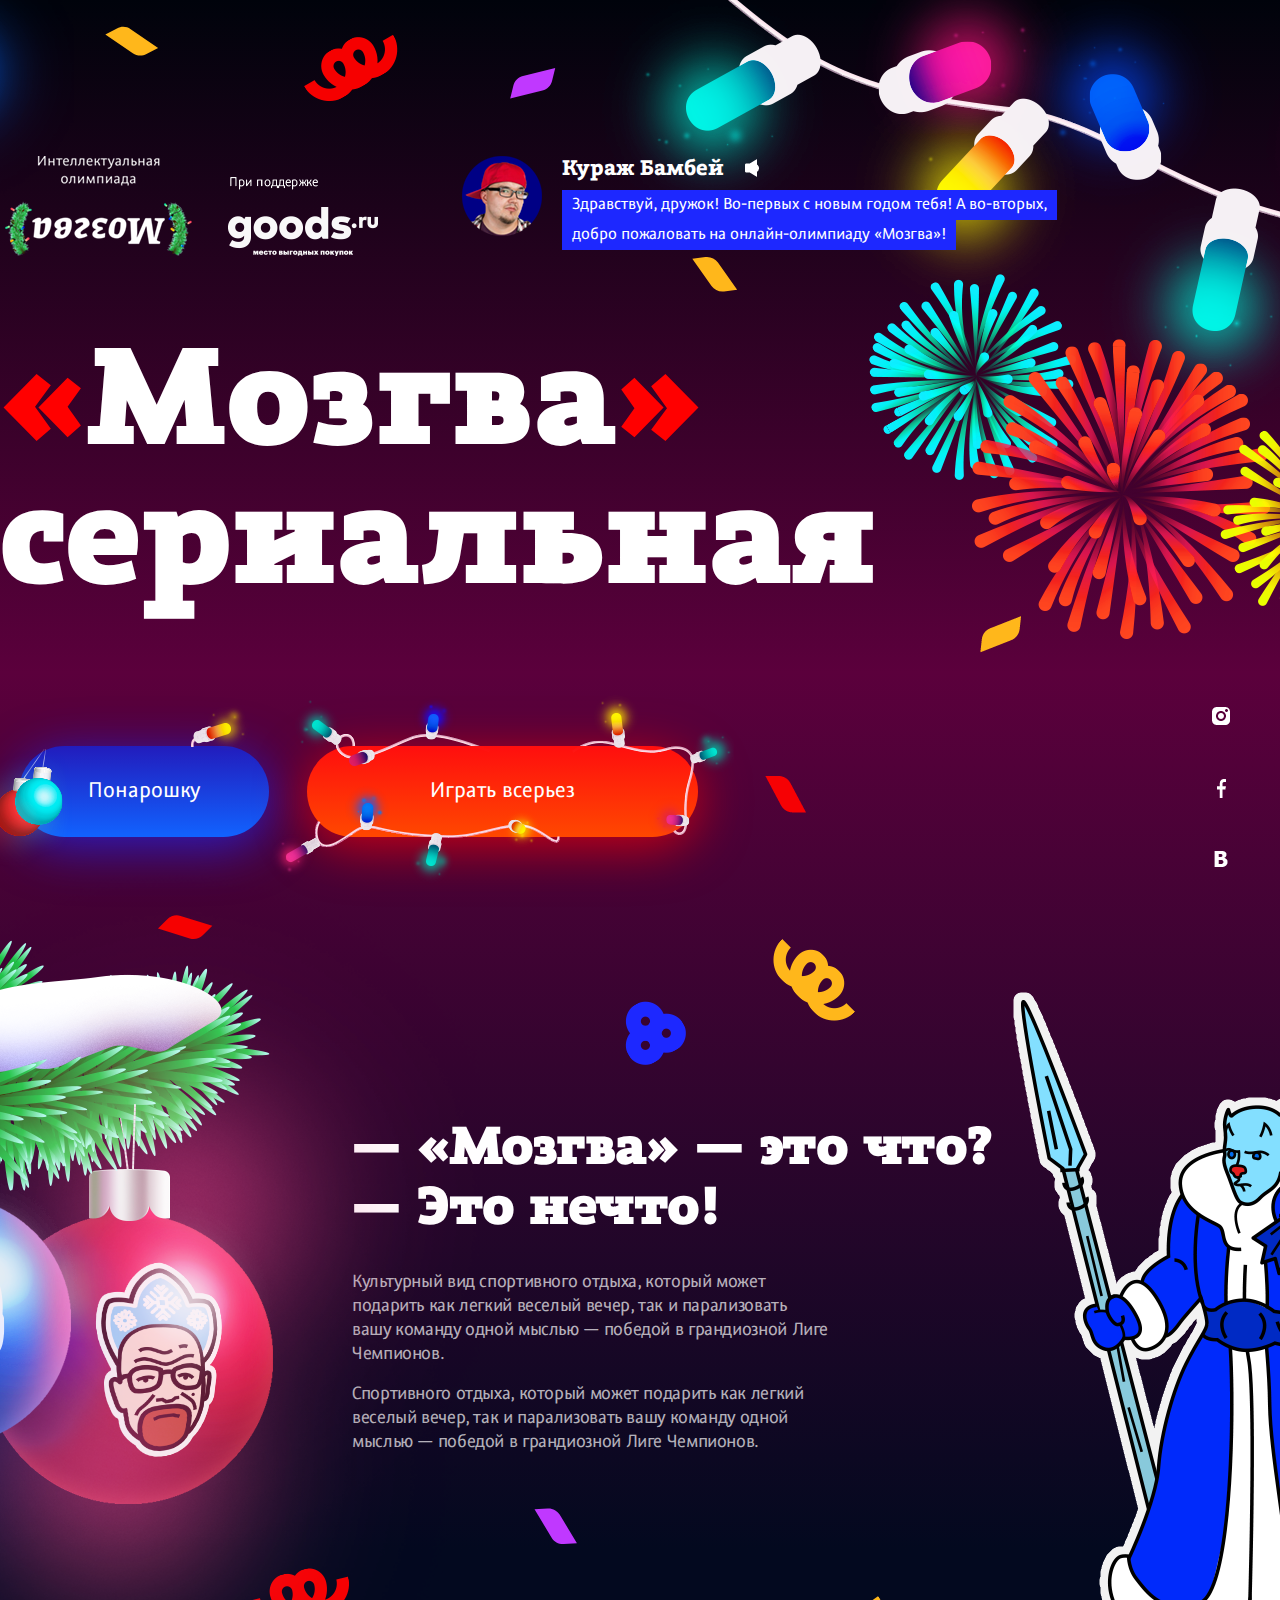
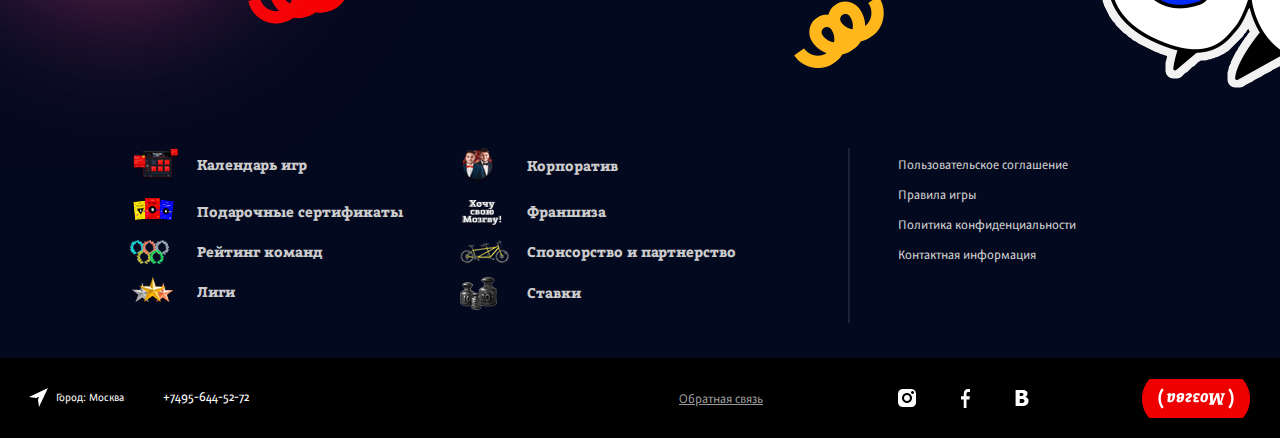
==== index.html @ ba5406fd "no message" ====
<!DOCTYPE html>
<html>
  <head>
    <meta charset="utf-8"/>
    <title>Index</title>
    <meta name="viewport" content="width=device-width, initial-scale=1.0, maximum-scale=1, user-scalable=no"/>
    <meta name="format-detection" content="telephone=no"/>
    <link rel="stylesheet" type="text/css" href="css/style.css"/>
    <script type="text/javascript" src="js/jquery-1.11.1.min.js"></script>
    <script type="text/javascript" src="js/libs.js"></script>
    <script type="text/javascript" src="js/scripts.js"></script>
  </head>
  <body>
    <div class="body-wrap">
      <section class="main">
        <div class="hashtag hashtag-01"><img src="images/hashtag.png" alt="это мозгва детка"></div>
        <div class="hashtag hashtag-02"><img src="images/hashtag.png" alt="это мозгва детка"></div>
        <div class="hashtag hashtag-03"><img src="images/hashtag.png" alt="это мозгва детка"></div>
        <div class="hashtag hashtag-04"><img src="images/hashtag.png" alt="это мозгва детка"></div>
        <div class="main-header">
          <div class="container"><a class="mozgva-logo" href="#/"><img src="images/mozgva-logo.png" alt="mozgva"></a><a class="goods-logo" href="#/"><img src="images/goods-logo.png" alt="goods"></a>
            <div class="main-header-message">
              <div class="main-header-message-image"><img src="images/kurazh-image.png" alt="kurazh"></div>
              <div class="main-header-message-text">
                <div class="main-header-message-title">Кураж Бамбей</div>
                <div class="main-header-message-subtext">Здравствуй, дружок! Во-первых с новым годом тебя! А во-вторых,</div>
                <div class="main-header-message-subtext">добро пожаловать на онлайн-олимпиаду «Мозгва»!</div>
              </div>
              <div class="clear"></div>
            </div>
            <div class="clear"></div>
          </div>
        </div>
        <div class="container">
          <div class="main-socials"><a class="main-socials-unit" href="#/"><img src="images/icon-insta.png" alt="instagram"></a><a class="main-socials-unit" href="#/"><img src="images/icon-fb.png" alt="instagram"></a><a class="main-socials-unit" href="#/"><img src="images/icon-vk.png" alt="instagram"></a></div>
          <div class="main-content">
            <h1 class="main-title"><span>«</span>Мозгва<span>»</span><br>сериальная</h1>
            <div class="main-buttons">
              <div class="main-buttons-unit-wrap"><img class="lightbulb" src="images/buttons-lights-01.png" alt="lights"><img class="balls" src="images/buttons-balls-01.png" alt="lights"><a class="main-buttons-unit small" href="small.html">Понарошку</a></div>
              <div class="main-buttons-unit-wrap"><img src="images/buttons-lights-02.png" alt="lights"><a class="main-buttons-unit big" href="#/">Играть всерьез</a></div>
            </div>
            <div class="main-text">
              <div class="main-text-big">— «Мозгва» — это что?<br>— Это нечто!</div>
              <div class="main-text-small">Культурный вид спортивного отдыха, который может подарить как легкий веселый вечер, так и парализовать<br> вашу команду одной мыслью — победой в грандиозной Лиге Чемпионов.</div>
              <div class="main-text-small">Спортивного отдыха, который может подарить как легкий веселый вечер, так и парализовать вашу команду одной мыслью — победой в грандиозной Лиге Чемпионов.</div>
            </div>
          </div>
        </div>
        <div class="main-figure"></div>
        <div class="main-stripes"></div>
        <div class="main-lightbulbs-01"></div>
        <div class="main-lightbulbs-02"></div>
        <div class="main-fireworks"></div>
        <div class="main-branch"></div>
      </section>
    </div>
    <footer class="footer"> 
      <div class="container"> 
        <div class="footer-menu">
          <div class="footer-menu-unit">
            <div class="footer-menu-unit-image"><img src="images/footer-list-01.png" alt="footer-menu-unit"/></div><a class="footer-menu-unit-link" href="#/">Календарь игр</a>
          </div>
          <div class="footer-menu-unit">
            <div class="footer-menu-unit-image"><img src="images/footer-list-02.png" alt="footer-menu-unit"/></div><a class="footer-menu-unit-link" href="#/">Корпоратив</a>
          </div>
          <div class="footer-menu-unit">
            <div class="footer-menu-unit-image"><img src="images/footer-list-03.png" alt="footer-menu-unit"/></div><a class="footer-menu-unit-link" href="#/">Подарочные сертификаты</a>
          </div>
          <div class="footer-menu-unit">
            <div class="footer-menu-unit-image"><img src="images/footer-list-04.png" alt="footer-menu-unit"/></div><a class="footer-menu-unit-link" href="#/">Франшиза</a>
          </div>
          <div class="footer-menu-unit">
            <div class="footer-menu-unit-image"><img src="images/footer-list-05.png" alt="footer-menu-unit"/></div><a class="footer-menu-unit-link" href="#/">Рейтинг команд</a>
          </div>
          <div class="footer-menu-unit">
            <div class="footer-menu-unit-image"><img src="images/footer-list-06.png" alt="footer-menu-unit"/></div><a class="footer-menu-unit-link" href="#/">Спонсорство и партнерство</a>
          </div>
          <div class="footer-menu-unit">
            <div class="footer-menu-unit-image"><img src="images/footer-list-07.png" alt="footer-menu-unit"/></div><a class="footer-menu-unit-link" href="#/">Лиги</a>
          </div>
          <div class="footer-menu-unit">
            <div class="footer-menu-unit-image"><img src="images/footer-list-08.png" alt="footer-menu-unit"/></div><a class="footer-menu-unit-link" href="#/">Ставки</a>
          </div>
          <div class="clear"></div>
        </div>
        <div class="footer-info">
          <div class="footer-info-unit"> <a href="#/">Пользовательское соглашение</a></div>
          <div class="footer-info-unit"><a href="#/">Правила игры</a></div>
          <div class="footer-info-unit"><a href="#/">Политика конфиденциальности</a></div>
          <div class="footer-info-unit"><a href="#/">Контактная информация</a></div>
        </div>
        <div class="clear"></div>
      </div>
      <div class="footer-bottomline">
        <div class="container">
          <div class="footer-bottomline-left">
            <div class="footer-location">
              Город:
               <span>Москва </span>
            </div>
            <div class="footer-phone"><a href="tel:+74956445272">+7495-644-52-72</a></div>
          </div>
          <div class="footer-bottomline-right">
            <div class="footer-feedback"><a href="#/">Обратная связь</a></div>
            <div class="footer-socials"><a href="#/"><img src="images/icon-insta.png" alt="instagram"/></a><a href="#/"><img src="images/icon-fb.png" alt="instagram"/></a><a href="#/"><img src="images/icon-vk.png" alt="instagram"/></a></div><a class="footer-logo" href="#/"><img src="images/footer-logo.png" alt="logo mozgva"/></a>
          </div>
        </div>
      </div>
    </footer>
  </body>
</html>
---- css/style.css ----
html, body, body div, span, object, iframe, h1, h2, h3, h4, h5, h6, p, blockquote, pre, a, abbr, address, cite, code, del, dfn, em, img, ins, kbd, q, samp, small, strong, sub, sup, var, b, i, dl, dt, dd, ol, ul, li, fieldset, form, label, legend, table, caption, tbody, tfoot, thead, tr, th, td, article, aside, figure, footer, header, hgroup, menu, nav, section, time, mark, audio, video {
  margin: 0;
  padding: 0;
  border: 0;
  outline: 0;
  font-size: 100%;
  vertical-align: baseline;
  background: transparent; }

article, aside, figure, footer, header, hgroup, nav, section {
  display: block; }

header, section, footer {
  clear: both; }

html {
  overflow-y: scroll; }

ul {
  list-style: outside disc;
  margin: 15px 0 15px 30px; }

ol {
  list-style: outside decimal;
  margin: 15px 0 15px 30px; }

table {
  border-collapse: collapse;
  border-spacing: 0; }

td, td img {
  vertical-align: top; }

button, input, select, textarea {
  margin: 0;
  outline: none; }

input::-moz-focus-inner, button::-moz-focus-inner {
  padding: 0;
  border: 0; }

input, select {
  vertical-align: middle; }

input[type=radio], input[type=checkbox] {
  margin: 1px 4px 4px 0; }

input[type=text], input[type=password] {
  border-radius: 0;
  -webkit-appearance: none; }

textarea {
  overflow: auto;
  resize: vertical;
  border-radius: 0;
  -webkit-appearance: none; }

button, input[type=submit] {
  width: auto;
  overflow: visible; }

.ie7 input[type=submit], .ie7 input[type=reset], .ie7 input[type=button] {
  -webkit-filter: chroma(color=#000000);
  filter: chroma(color=#000000); }

input[type=button],
input[type=submit],
button {
  cursor: pointer;
  border-radius: 0;
  -webkit-appearance: none; }

blockquote, q {
  quotes: none; }

blockquote:before,
blockquote:after,
q:before,
q:after {
  content: '';
  content: none; }

del {
  text-decoration: line-through; }

abbr[title], dfn[title] {
  border-bottom: 1px dotted #000;
  cursor: help; }

small {
  font-size: 85%; }

strong {
  font-weight: bold; }

sub, sup {
  font-size: 75%;
  line-height: 0;
  position: relative; }

sup {
  top: -0.5em; }

sub {
  bottom: -0.25em; }

hr {
  display: block;
  height: 1px;
  border: 0;
  border-top: 1px solid #ccc;
  margin: 1em 0;
  padding: 0;
  font-size: 0;
  line-height: 0; }

pre, code, kbd, samp {
  font-family: monospace, sans-serif; }

pre {
  white-space: pre;
  /* CSS2 */
  white-space: pre-wrap;
  /* CSS 2.1 */
  white-space: pre-line;
  /* CSS 3 (and 2.1 as well, actually) */
  word-wrap: break-word;
  /* IE */ }

.ie7 img {
  -ms-interpolation-mode: bicubic; }

.clear {
  clear: both;
  height: 0;
  font-size: 0;
  line-height: 0; }

.center {
  text-align: center;
  margin-left: auto;
  margin-right: auto; }

/* Slider */
.slick-slider {
  position: relative;
  display: block;
  -webkit-box-sizing: border-box;
  box-sizing: border-box;
  -webkit-user-select: none;
  -moz-user-select: none;
  -ms-user-select: none;
  user-select: none;
  -webkit-touch-callout: none;
  -khtml-user-select: none;
  -ms-touch-action: pan-y;
  touch-action: pan-y;
  -webkit-tap-highlight-color: transparent; }

.slick-list {
  position: relative;
  display: block;
  overflow: hidden;
  margin: 0;
  padding: 0; }

.slick-list:focus {
  outline: none; }

.slick-list.dragging {
  cursor: pointer;
  cursor: hand; }

.slick-slider .slick-track,
.slick-slider .slick-list {
  -webkit-transform: translate3d(0, 0, 0);
  -moz-transform: translate3d(0, 0, 0);
  -ms-transform: translate3d(0, 0, 0);
  -o-transform: translate3d(0, 0, 0);
  transform: translate3d(0, 0, 0); }

.slick-track {
  position: relative;
  top: 0;
  left: 0;
  display: block;
  margin-left: auto;
  margin-right: auto; }

.slick-track:before,
.slick-track:after {
  display: table;
  content: ''; }

.slick-track:after {
  clear: both; }

.slick-loading .slick-track {
  visibility: hidden; }

.slick-slide {
  display: none;
  float: left;
  height: 100%;
  min-height: 1px; }

[dir='rtl'] .slick-slide {
  float: right; }

.slick-slide img {
  display: block; }

.slick-slide.slick-loading img {
  display: none; }

.slick-slide.dragging img {
  pointer-events: none; }

.slick-initialized .slick-slide {
  display: block; }

.slick-loading .slick-slide {
  visibility: hidden; }

.slick-vertical .slick-slide {
  display: block;
  height: auto;
  border: 1px solid transparent; }

.slick-arrow.slick-hidden {
  display: none; }

/*	-------------------------------------------------
	Custom fonts
	------------------------------------------------- */
@font-face {
  font-family: '';
  src: url(".eot");
  src: url(".eot?#iefix") format("embedded-opentype"), url(".woff") format("woff"), url(".ttf") format("truetype");
  font-weight: normal;
  font-style: normal; }

@font-face {
  font-family: 'GraublauSansDisplayRegular';
  src: url("../fonts/GraublauSansDisplayRegular.eot");
  src: url("../fonts/GraublauSansDisplayRegular.eot?#iefix") format("embedded-opentype"), url("../fonts/GraublauSansDisplayRegular.woff") format("woff"), url("../fonts/GraublauSansDisplayRegular.ttf") format("truetype");
  font-weight: normal;
  font-style: normal; }

@font-face {
  font-family: 'GraublauSansDisplayLight';
  src: url("../fonts/GraublauSansDisplayLight.eot");
  src: url("../fonts/GraublauSansDisplayLight.eot?#iefix") format("embedded-opentype"), url("../fonts/GraublauSansDisplayLight.woff") format("woff"), url("../fonts/GraublauSansDisplayLight.ttf") format("truetype");
  font-weight: normal;
  font-style: normal; }

@font-face {
  font-family: 'GraublauSlabBold';
  src: url("../fonts/GraublauSlabBold.eot");
  src: url("../fonts/GraublauSlabBold.eot?#iefix") format("embedded-opentype"), url("../fonts/GraublauSlabBold.woff") format("woff"), url("../fonts/GraublauSlabBold.ttf") format("truetype");
  font-weight: normal;
  font-style: normal; }

@font-face {
  font-family: 'GraublauSlabHeavy';
  src: url("../fonts/GraublauSlabHeavy.eot");
  src: url("../fonts/GraublauSlabHeavy.eot?#iefix") format("embedded-opentype"), url("../fonts/GraublauSlabHeavy.woff") format("woff"), url("../fonts/GraublauSlabHeavy.ttf") format("truetype");
  font-weight: normal;
  font-style: normal; }

@font-face {
  font-family: 'GraublauSlabHeavyItalic';
  src: url("../fonts/GraublauSlabHeavyItalic.eot");
  src: url("../fonts/GraublauSlabHeavyItalic.eot?#iefix") format("embedded-opentype"), url("../fonts/GraublauSlabHeavyItalic.woff") format("woff"), url("../fonts/GraublauSlabHeavyItalic.ttf") format("truetype");
  font-weight: normal;
  font-style: normal; }

/*	-------------------------------------------------
	Basic styles
	------------------------------------------------- */
html {
  min-width: 1280px;
  height: 100%; }

body {
  position: relative;
  font-family: 'GraublauSansDisplayRegular';
  font-size: 18px;
  line-height: 20px;
  overflow: hidden;
  background-size: cover;
  color: #fff;
  -webkit-text-size-adjust: 100%;
  -webkit-font-smoothing: antialiased;
  min-height: 100%; }

a {
  color: inherit;
  text-decoration: none; }
  a:hover {
    text-decoration: none; }
  a.ajax-link {
    text-decoration: none; }

h1 {
  font-weight: normal; }

* {
  -webkit-box-sizing: border-box;
  box-sizing: border-box; }

* {
  min-height: 0;
  min-width: 0; }

/*	-------------------------------------------------
	Print styles
	------------------------------------------------- */
/*	-------------------------------------------------
	Styles
	------------------------------------------------- */
.wrapper {
  margin: 0 auto; }

.container {
  width: 1280px;
  margin: 0 auto; }

.hide {
  z-index: -2;
  position: absolute !important;
  opacity: 0; }

.smallgame-body .body-wrap {
  z-index: 1;
  position: relative; }

.smallgame-body .main-branch {
  top: 1067px; }

.smallgame-body .main-figure {
  top: 1202px; }

.smallgame-body .main-buttons-unit-wrap:last-child {
  display: none; }

.main {
  position: relative;
  min-width: 1280px;
  overflow: hidden;
  background: -webkit-gradient(linear, left top, left bottom, from(#00030b), color-stop(33%, #5b003c), color-stop(76%, #03091f), to(#03091f));
  background: -webkit-linear-gradient(top, #00030b 0%, #5b003c 33%, #03091f 76%, #03091f 100%);
  background: -o-linear-gradient(top, #00030b 0%, #5b003c 33%, #03091f 76%, #03091f 100%);
  background: linear-gradient(to bottom, #00030b 0%, #5b003c 33%, #03091f 76%, #03091f 100%);
  padding-top: 156px;
  padding-bottom: 568px; }
  .main-socials {
    position: absolute;
    right: 50px;
    top: 370px;
    display: -webkit-box;
    display: -ms-flexbox;
    display: flex;
    text-align: center;
    -webkit-box-orient: vertical;
    -webkit-box-direction: normal;
    -ms-flex-direction: column;
    flex-direction: column; }
    .main-socials-unit:not(:last-child) {
      margin-bottom: 47px; }
  .main .hashtag {
    position: absolute; }
    .main .hashtag-01 {
      top: 720px;
      left: calc(50% - 890px); }
    .main .hashtag-02 {
      top: 720px;
      right: calc(50% - 890px); }
    .main .hashtag-03 {
      bottom: 218px;
      left: calc(50% - 890px); }
    .main .hashtag-04 {
      bottom: 218px;
      right: calc(50% - 890px); }
  .main > .container {
    position: relative; }
  .main-branch {
    top: 858px;
    left: calc(50% - 960px);
    position: absolute;
    pointer-events: none;
    background-image: url(../images/main-branch.png);
    background-repeat: no-repeat;
    width: 800px;
    height: 911px; }
  .main-fireworks {
    background-image: url(../images/main-fireworks.png);
    position: absolute;
    top: 274px;
    pointer-events: none;
    left: calc(50% + 229px);
    width: 560px;
    height: 365px; }
  .main-lightbulbs-01 {
    pointer-events: none;
    width: 394px;
    height: 353px;
    position: absolute;
    top: 0;
    left: calc(50% - 960px);
    background-repeat: no-repeat;
    background-image: url(../images/main-lights-01.png); }
  .main-lightbulbs-02 {
    pointer-events: none;
    width: 1001px;
    height: 421px;
    position: absolute;
    top: 0;
    z-index: 0;
    right: calc(50% - 960px);
    background-repeat: no-repeat;
    background-image: url(../images/main-lights-02.png); }
  .main-figure {
    z-index: 1;
    top: 992px;
    left: calc(50% + 373px);
    position: absolute;
    width: 480px;
    background-repeat: no-repeat;
    pointer-events: none;
    height: 700px;
    background-image: url(../images/main-man.png); }
  .main-stripes {
    position: absolute;
    z-index: 0;
    top: 26px;
    left: calc(50% - 825px);
    background-repeat: no-repeat;
    pointer-events: none;
    width: 1714px;
    height: 1793px;
    background-image: url(../images/background-stripes.png); }
  .main-header {
    position: relative;
    z-index: 1;
    margin-bottom: 75px; }
    .main-header .mozgva-logo {
      margin-left: 5px; }
    .main-header .goods-logo {
      margin-left: 36px; }
    .main-header-message {
      width: 600px;
      vertical-align: top;
      margin-left: 80px;
      display: inline-block; }
      .main-header-message-text {
        width: calc(100% - 100px);
        float: left; }
      .main-header-message-image {
        margin-right: 20px;
        float: left; }
      .main-header-message-title {
        margin-bottom: 10px;
        line-height: 24px;
        font-family: 'GraublauSlabBold';
        font-size: 24px;
        position: relative; }
        .main-header-message-title:after {
          left: 182px;
          top: 2px;
          position: absolute;
          content: url(../images/icon-sound.png); }
      .main-header-message-subtext {
        padding: 0 10px;
        display: inline-block;
        background-color: #1d28ff;
        line-height: 30px; }
  .main-title {
    font-family: 'GraublauSlabHeavy';
    font-size: 155px;
    line-height: 139.34px; }
    .main-title span {
      color: #ff0000; }
  .main-buttons {
    margin-top: 130px; }
    .main-buttons-unit {
      font-size: 24px;
      letter-spacing: -0.06px;
      display: inline-block;
      height: 91px;
      border-radius: 90px;
      text-align: center;
      line-height: 90px; }
      .main-buttons-unit-wrap {
        position: relative;
        display: inline-block; }
        .main-buttons-unit-wrap img {
          pointer-events: none; }
        .main-buttons-unit-wrap:first-child {
          margin-left: 19px; }
          .main-buttons-unit-wrap:first-child img {
            position: absolute; }
            .main-buttons-unit-wrap:first-child img.lightbulb {
              right: 20px;
              top: -41px; }
            .main-buttons-unit-wrap:first-child img.balls {
              top: 2px;
              left: -62px; }
        .main-buttons-unit-wrap:last-child {
          margin-left: 34px; }
          .main-buttons-unit-wrap:last-child img {
            position: absolute;
            top: -51px;
            left: -37px; }
      .main-buttons-unit.small {
        width: 250px;
        -webkit-box-shadow: 0 10px 50px rgba(29, 40, 255, 0.7);
        box-shadow: 0 10px 50px rgba(29, 40, 255, 0.7);
        background-color: #1d28ff;
        background-image: -webkit-gradient(linear, left top, left bottom, from(rgba(41, 10, 89, 0.4)), to(rgba(0, 186, 255, 0.4)));
        background-image: -webkit-linear-gradient(top, rgba(41, 10, 89, 0.4) 0%, rgba(0, 186, 255, 0.4) 100%);
        background-image: -o-linear-gradient(top, rgba(41, 10, 89, 0.4) 0%, rgba(0, 186, 255, 0.4) 100%);
        background-image: linear-gradient(to bottom, rgba(41, 10, 89, 0.4) 0%, rgba(0, 186, 255, 0.4) 100%); }
      .main-buttons-unit.big {
        width: 391px;
        -webkit-box-shadow: 0 10px 50px rgba(255, 0, 5, 0.7);
        box-shadow: 0 10px 50px rgba(255, 0, 5, 0.7);
        background-color: #ff0000;
        background-image: -webkit-gradient(linear, left top, left bottom, from(#ff0e0e), to(#ff4800));
        background-image: -webkit-linear-gradient(top, #ff0e0e 0%, #ff4800 100%);
        background-image: -o-linear-gradient(top, #ff0e0e 0%, #ff4800 100%);
        background-image: linear-gradient(to bottom, #ff0e0e 0%, #ff4800 100%); }
  .main-text {
    margin-top: 282px;
    padding-left: 350px; }
    .main-text-big {
      margin-bottom: 31px;
      font-family: 'GraublauSlabHeavy';
      font-size: 60px;
      line-height: 60px;
      letter-spacing: -1.5px; }
    .main-text-small {
      width: 480px;
      margin-bottom: 16px;
      line-height: 24px;
      padding-left: 2px;
      font-size: 20px;
      letter-spacing: -0.37px;
      color: rgba(255, 255, 255, 0.7); }

.footer {
  width: 100%;
  left: 0;
  position: absolute;
  bottom: 0;
  z-index: 1; }
  .footer-menu {
    padding-left: 130px;
    font-family: 'GraublauSlabBold';
    float: left;
    width: 850px;
    border-right: 2px solid rgba(255, 255, 255, 0.1); }
    .footer-menu-unit {
      margin-bottom: 13px;
      font-size: 16px;
      color: #ccc;
      width: 50%;
      float: left;
      display: -webkit-box;
      display: -ms-flexbox;
      display: flex;
      -ms-flex-wrap: wrap;
      flex-wrap: wrap;
      -webkit-box-align: center;
      -ms-flex-align: center;
      align-items: center; }
      .footer-menu-unit-link {
        -moz-transition: all ease-in-out 0.3s;
        -o-transition: all ease-in-out 0.3s;
        -webkit-transition: all ease-in-out 0.3s;
        transition: all ease-in-out 0.3s; }
        .footer-menu-unit-link:hover {
          color: #fff; }
      .footer-menu-unit:nth-child(2n-1) {
        width: 46%; }
      .footer-menu-unit-image {
        display: -webkit-box;
        display: -ms-flexbox;
        display: flex;
        -ms-flex-wrap: wrap;
        flex-wrap: wrap;
        -webkit-box-align: center;
        -ms-flex-align: center;
        align-items: center;
        width: 67px;
        text-align: left; }
  .footer-info {
    padding-top: 8px;
    padding-left: 48px;
    font-size: 14px;
    float: right;
    width: 430px;
    color: #d1d1d1; }
    .footer-info-unit {
      margin-bottom: 10px; }
    .footer-info a {
      -moz-transition: all ease-in-out 0.3s;
      -o-transition: all ease-in-out 0.3s;
      -webkit-transition: all ease-in-out 0.3s;
      transition: all ease-in-out 0.3s; }
      .footer-info a:hover {
        color: #fff; }
  .footer-bottomline {
    margin-top: 35px;
    height: 80px;
    background-color: #000000; }
    .footer-bottomline-left {
      -ms-flex-wrap: wrap;
      flex-wrap: wrap;
      display: -webkit-box;
      display: -ms-flexbox;
      display: flex;
      -webkit-box-align: center;
      -ms-flex-align: center;
      align-items: center;
      height: 100%; }
    .footer-bottomline-right {
      -ms-flex-wrap: wrap;
      flex-wrap: wrap;
      display: -webkit-box;
      display: -ms-flexbox;
      display: flex;
      -webkit-box-align: center;
      -ms-flex-align: center;
      align-items: center;
      height: 100%; }
    .footer-bottomline .container {
      -webkit-box-pack: justify;
      -ms-flex-pack: justify;
      justify-content: space-between;
      -ms-flex-wrap: wrap;
      flex-wrap: wrap;
      display: -webkit-box;
      display: -ms-flexbox;
      display: flex;
      -webkit-box-align: center;
      -ms-flex-align: center;
      align-items: center;
      height: 100%; }
  .footer-location {
    margin-left: 28px;
    padding-left: 28px;
    font-size: 12px;
    position: relative; }
    .footer-location:before {
      position: absolute;
      top: 0;
      left: 0;
      content: url(../images/icon-location.png); }
  .footer-phone {
    margin-left: 39px;
    font-size: 14px;
    color: #fff; }
  .footer-feedback {
    margin-top: 4px;
    margin-right: 135px;
    font-size: 14px;
    color: #999999;
    -moz-transition: all ease-in-out 0.3s;
    -o-transition: all ease-in-out 0.3s;
    -webkit-transition: all ease-in-out 0.3s;
    transition: all ease-in-out 0.3s;
    text-decoration: underline; }
    .footer-feedback:hover {
      color: #fff; }
  .footer-socials {
    display: -webkit-box;
    display: -ms-flexbox;
    display: flex;
    -ms-flex-wrap: wrap;
    flex-wrap: wrap;
    -webkit-box-align: center;
    -ms-flex-align: center;
    align-items: center;
    margin-right: 113px;
    margin-top: 7px; }
    .footer-socials a:not(:last-child) {
      margin-right: 44px; }
  .footer-logo {
    margin-right: 30px;
    margin-top: 7px; }

.minigame {
  padding-bottom: 570px;
  background-size: cover;
  background-position: center center;
  background: -webkit-radial-gradient(circle 1103px at 50% 30.39%, #5b003c 0%, #03091f 76%, #03091f 100%);
  background: -o-radial-gradient(circle 1103px at 50% 30.39%, #5b003c 0%, #03091f 76%, #03091f 100%);
  background: radial-gradient(circle 1103px at 50% 30.39%, #5b003c 0%, #03091f 76%, #03091f 100%); }
  .minigame .main-socials {
    z-index: 1;
    right: auto;
    left: 20px;
    top: 305px; }
  .minigame-header {
    padding-top: 19px;
    height: 100px;
    background-color: rgba(0, 0, 0, 0.4); }
    .minigame-header-logo-mozgva {
      margin-left: 10px;
      float: left; }
    .minigame-header-logo-goods {
      margin-right: 37px;
      margin-left: 47px;
      margin-top: 8px;
      float: left; }
    .minigame-header-title {
      padding-left: 47px;
      border-left: 1px solid rgba(255, 255, 255, 0.1);
      margin-top: -20px;
      height: 100px;
      line-height: 104px;
      font-family: "GraublauSlabBold";
      font-size: 36px;
      float: left; }
    .minigame-header-button {
      font-size: 16px;
      width: 189px;
      height: 44px;
      line-height: 44px;
      text-align: center;
      border-radius: 22px;
      -webkit-box-shadow: 0 10px 50px rgba(255, 0, 5, 0.7);
      box-shadow: 0 10px 50px rgba(255, 0, 5, 0.7);
      display: inline-block;
      background-color: #ff0000;
      background-image: -webkit-gradient(linear, left top, left bottom, from(#ff0e0e), to(#ff4800));
      background-image: -webkit-linear-gradient(top, #ff0e0e 0%, #ff4800 100%);
      background-image: -o-linear-gradient(top, #ff0e0e 0%, #ff4800 100%);
      background-image: linear-gradient(to bottom, #ff0e0e 0%, #ff4800 100%); }
      .minigame-header-button-wrap {
        float: right;
        position: relative; }
        .minigame-header-button-wrap img {
          position: absolute;
          width: 233px;
          left: -20px;
          top: -26px; }
  .minigame-body {
    padding-top: 19px; }
    .minigame-body .container {
      position: relative; }
  .minigame-fireworks {
    left: calc(50% - 870px);
    position: absolute;
    width: 1774px;
    height: 977px;
    top: 223px;
    pointer-events: none;
    background-image: url(../images/smallgame-fireworks.png);
    background-repeat: no-repeat; }
  .minigame-stripes {
    left: calc(50% - 907px);
    position: absolute;
    width: 1821px;
    height: 1178px;
    top: 139px;
    pointer-events: none;
    background-image: url(../images/smallgame-stripes.png);
    background-repeat: no-repeat; }
  .minigame-progression {
    padding: 0 48px;
    margin-bottom: 60px;
    display: -webkit-box;
    display: -ms-flexbox;
    display: flex;
    -webkit-box-pack: justify;
    -ms-flex-pack: justify;
    justify-content: space-between; }
    .minigame-progression-unit {
      color: #000;
      font-style: italic;
      height: 30px;
      line-height: 26px;
      text-align: center;
      border-radius: 6px;
      background-color: rgba(203, 104, 254, 0.3);
      width: calc(10% - 10px); }
      .minigame-progression-unit:not(:last-child) {
        margin-right: 10px; }
      .minigame-progression-unit.current {
        background: -webkit-gradient(linear, right top, left top, from(#cc66ff), to(#33ff99));
        background: -webkit-linear-gradient(right, #cc66ff 0%, #33ff99 100%);
        background: -o-linear-gradient(right, #cc66ff 0%, #33ff99 100%);
        background: linear-gradient(to left, #cc66ff 0%, #33ff99 100%); }
      .minigame-progression-unit.done {
        background-color: #2af498; }
  .minigame-question-unit {
    width: 100%; }
    .minigame-question-unit-video {
      margin: 0 auto;
      margin-bottom: 5px;
      width: 1180px;
      border-radius: 6px;
      overflow: hidden; }
    .minigame-question-unit-answer {
      width: 850px;
      margin: 0 auto; }
      .minigame-question-unit-answer-picker {
        margin-top: 50px;
        float: left;
        width: 480px;
        height: 66px;
        line-height: 66px;
        color: #000;
        -webkit-box-shadow: 0 3px 7px rgba(0, 0, 255, 0.2);
        box-shadow: 0 3px 7px rgba(0, 0, 255, 0.2);
        border-radius: 6px;
        position: relative;
        background-color: #ffffff; }
        .minigame-question-unit-answer-picker.disabled {
          pointer-events: none; }
        .minigame-question-unit-answer-picker.open .wrap {
          height: auto; }
        .minigame-question-unit-answer-picker.open .minigame-question-unit-answer-picker-unit.chosen {
          border-top-left-radius: 0px;
          border-top-right-radius: 0px; }
        .minigame-question-unit-answer-picker-unit {
          cursor: pointer;
          -moz-transition: all ease-in-out 0.3s;
          -o-transition: all ease-in-out 0.3s;
          -webkit-transition: all ease-in-out 0.3s;
          transition: all ease-in-out 0.3s;
          width: 100%;
          background-color: #fff;
          padding-left: 20px;
          height: 66px;
          line-height: 66px; }
          .minigame-question-unit-answer-picker-unit.chosen {
            border-top-left-radius: 6px;
            border-top-right-radius: 6px;
            border-bottom-left-radius: 6px;
            border-bottom-right-radius: 6px; }
        .minigame-question-unit-answer-picker .wrap {
          height: 0;
          overflow: hidden;
          border-top-left-radius: 6px;
          border-top-right-radius: 6px;
          width: 100%;
          position: absolute;
          bottom: 100%; }
          .minigame-question-unit-answer-picker .wrap .minigame-question-unit-answer-picker-unit:hover {
            background-color: #f3f3f3; }
      .minigame-question-unit-answer-next {
        padding-left: 10px;
        position: relative;
        cursor: pointer;
        margin-top: 50px;
        margin-left: 20px;
        border-radius: 33px;
        float: left;
        color: #1d212a;
        width: 170px;
        height: 66px;
        text-align: center;
        line-height: 66px;
        background-color: #33cc33;
        -moz-transition: all ease-in-out 0.3s;
        -o-transition: all ease-in-out 0.3s;
        -webkit-transition: all ease-in-out 0.3s;
        transition: all ease-in-out 0.3s; }
        .minigame-question-unit-answer-next:before {
          top: 2px;
          left: 32px;
          position: absolute;
          content: url(../images/icon-true.png); }
        .minigame-question-unit-answer-next:hover {
          background-color: #3fe73f; }
        .minigame-question-unit-answer-next.disabled {
          cursor: auto;
          background-color: rgba(222, 222, 222, 0.5); }
          .minigame-question-unit-answer-next.disabled:before {
            top: 2px;
            left: 32px;
            position: absolute;
            content: url(../images/icon-false.png); }
        .minigame-question-unit-answer-next.timeout {
          background-color: #00fcff; }
          .minigame-question-unit-answer-next.timeout:before {
            top: 6px;
            left: 32px;
            position: absolute;
            content: url(../images/icon-next.png); }
      .minigame-question-unit-answer-timer {
        margin-right: 28px;
        float: left;
        text-align: center;
        line-height: 130px;
        font-family: 'GraublauSlabHeavy';
        font-size: 100px;
        width: 152px;
        height: 152px;
        background-image: url(../images/timer-bg.png); }
    .minigame-question-unit.last .minigame-question-unit-video {
      padding-top: 22px;
      padding-left: 41px;
      height: 665px;
      background-color: #6238ff; }
    .minigame-question-unit.last .main-buttons-unit-wrap {
      margin-top: 38px;
      margin-left: 90px; }
      .minigame-question-unit.last .main-buttons-unit-wrap img {
        position: absolute;
        top: -51px;
        left: -37px; }
    .minigame-question-unit.last .main-branch {
      top: 10px;
      -webkit-transform: scaleX(-1);
      -ms-transform: scaleX(-1);
      transform: scaleX(-1); }
    .minigame-question-unit.last .lastSlide-kurazh-image {
      margin-right: 19px;
      float: left; }
    .minigame-question-unit.last .lastSlide-kurazh-text {
      margin-top: 29px;
      width: 420px;
      float: left; }
    .minigame-question-unit.last .lastSlide-kurazh .title {
      margin-bottom: 10px;
      line-height: 24px;
      font-family: 'GraublauSlabBold';
      font-size: 24px;
      position: relative; }
    .minigame-question-unit.last .lastSlide-kurazh .subtext {
      padding: 0 10px;
      display: inline-block;
      background-color: #1d28ff;
      line-height: 30px; }
    .minigame-question-unit.last .lastSlide-result {
      padding-right: 35px;
      text-align: center;
      width: 560px;
      margin-top: 33px;
      font-size: 24px; }
      .minigame-question-unit.last .lastSlide-result span {
        display: inline-block;
        vertical-align: top;
        line-height: 30px;
        margin-top: 108px; }
      .minigame-question-unit.last .lastSlide-result .number {
        margin-right: 30px;
        line-height: 250px;
        display: inline-block;
        font-size: 250px;
        font-family: "GraublauSlabHeavyItalic"; }
    .minigame-question-unit.last .lastSlide-branch {
      position: absolute;
      top: 109px;
      right: 49px;
      width: 632px;
      height: 555px;
      background-image: url(../images/branch-small.png); }
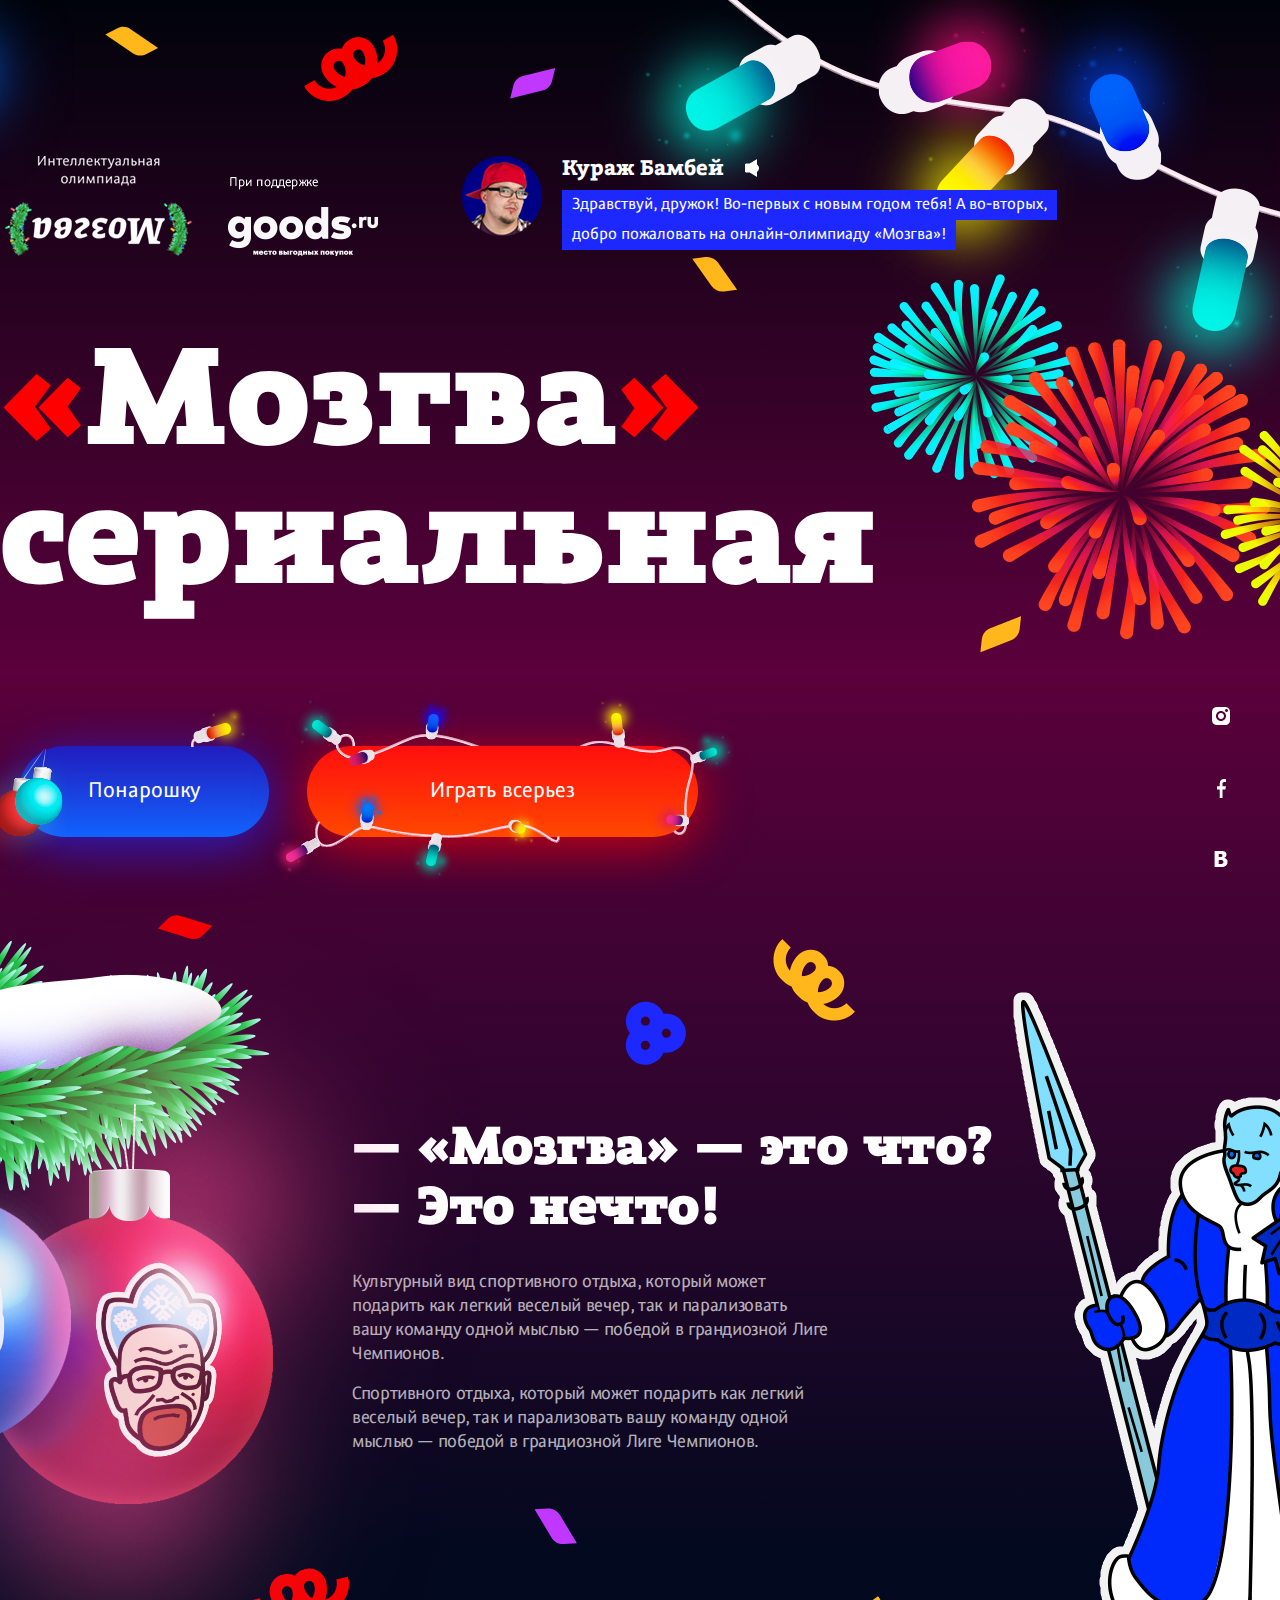
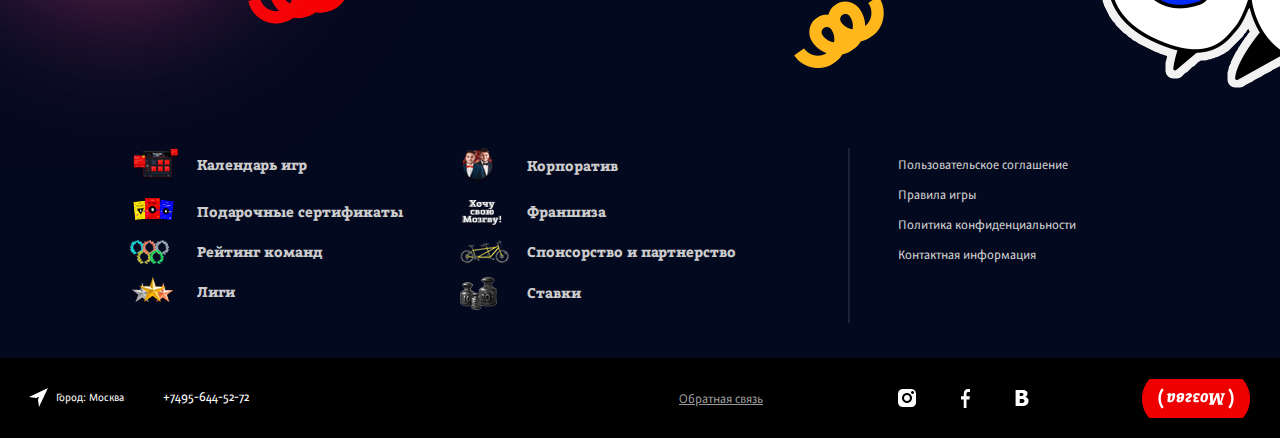
==== commit c7185d69: "no message" ====
--- a/index.html
+++ b/index.html
@@ -3,7 +3,7 @@
   <head>
     <meta charset="utf-8"/>
     <title>Index</title>
-    <meta name="viewport" content="width=device-width, initial-scale=1.0, maximum-scale=1, user-scalable=no"/>
+    <meta name="viewport" content="width=1280, initial-scale=0.1"/>
     <meta name="format-detection" content="telephone=no"/>
     <link rel="stylesheet" type="text/css" href="css/style.css"/>
     <script type="text/javascript" src="js/jquery-1.11.1.min.js"></script>
@@ -36,8 +36,8 @@
           <div class="main-content">
             <h1 class="main-title"><span>«</span>Мозгва<span>»</span><br>сериальная</h1>
             <div class="main-buttons">
-              <div class="main-buttons-unit-wrap"><img class="lightbulb" src="images/buttons-lights-01.png" alt="lights"><img class="balls" src="images/buttons-balls-01.png" alt="lights"><a class="main-buttons-unit small" href="small.html">Понарошку</a></div>
-              <div class="main-buttons-unit-wrap"><img src="images/buttons-lights-02.png" alt="lights"><a class="main-buttons-unit big" href="#/">Играть всерьез</a></div>
+              <div class="main-buttons-unit-wrap small-wrap"><img class="lightbulb" src="images/buttons-lights-01.png" alt="lights"><img class="balls" src="images/buttons-balls-01.png" alt="lights"><a class="main-buttons-unit small" href="small.html">Понарошку</a></div>
+              <div class="main-buttons-unit-wrap big-wrap"><img src="images/buttons-lights-02.png" alt="lights"><a class="main-buttons-unit big" href="">Играть всерьез</a></div>
             </div>
             <div class="main-text">
               <div class="main-text-big">— «Мозгва» — это что?<br>— Это нечто!</div>
--- a/css/style.css
+++ b/css/style.css
@@ -279,6 +279,7 @@
 	Basic styles
 	------------------------------------------------- */
 html {
+  background-color: #03091f;
   min-width: 1280px;
   height: 100%; }
 
@@ -322,6 +323,16 @@
 .wrapper {
   margin: 0 auto; }
 
+video::-internal-media-controls-download-button {
+  display: none; }
+
+video::-webkit-media-controls-enclosure {
+  overflow: hidden; }
+
+video::-webkit-media-controls-panel {
+  width: calc(100% + 30px);
+  /* Adjust as needed */ }
+
 .container {
   width: 1280px;
   margin: 0 auto; }
@@ -341,7 +352,10 @@
 .smallgame-body .main-figure {
   top: 1202px; }
 
-.smallgame-body .main-buttons-unit-wrap:last-child {
+.smallgame-body .main-buttons-unit-wrap.big-wrap {
+  display: none; }
+
+.biggame-body .main-buttons-unit-wrap.small-wrap {
   display: none; }
 
 .main {
@@ -496,24 +510,70 @@
         display: inline-block; }
         .main-buttons-unit-wrap img {
           pointer-events: none; }
-        .main-buttons-unit-wrap:first-child {
+        .main-buttons-unit-wrap.small-wrap {
           margin-left: 19px; }
-          .main-buttons-unit-wrap:first-child img {
+          .main-buttons-unit-wrap.small-wrap img {
             position: absolute; }
-            .main-buttons-unit-wrap:first-child img.lightbulb {
+            .main-buttons-unit-wrap.small-wrap img.lightbulb {
               right: 20px;
               top: -41px; }
-            .main-buttons-unit-wrap:first-child img.balls {
+            .main-buttons-unit-wrap.small-wrap img.balls {
               top: 2px;
               left: -62px; }
-        .main-buttons-unit-wrap:last-child {
+        .main-buttons-unit-wrap.big-wrap {
           margin-left: 34px; }
-          .main-buttons-unit-wrap:last-child img {
+          .main-buttons-unit-wrap.big-wrap img {
             position: absolute;
             top: -51px;
             left: -37px; }
+      .main-buttons-unit.download {
+        color: #1d212a;
+        -moz-transition: all ease-in-out 0.3s;
+        -o-transition: all ease-in-out 0.3s;
+        -webkit-transition: all ease-in-out 0.3s;
+        transition: all ease-in-out 0.3s;
+        font-size: 18px;
+        border-radius: 66px;
+        background-color: #ffb71b;
+        margin-left: 50px;
+        margin-top: 12.5px;
+        width: 380px;
+        height: 66px;
+        line-height: 66px;
+        display: inline-block;
+        text-align: left; }
+        .main-buttons-unit.download .info {
+          padding-left: 55px;
+          display: inline-block;
+          height: 100%;
+          position: relative; }
+          .main-buttons-unit.download .info:before {
+            left: 24px;
+            top: 3px;
+            content: url(../images/icon-download.png);
+            position: absolute; }
+        .main-buttons-unit.download .text {
+          padding-left: 22px;
+          display: inline-block;
+          height: 100%;
+          position: relative; }
+          .main-buttons-unit.download .text:before {
+            position: absolute;
+            top: 12px;
+            left: 10px;
+            content: "";
+            width: 2px;
+            height: 44px;
+            background-color: #000000;
+            opacity: 0.1; }
+        .main-buttons-unit.download:hover {
+          background-color: #ffcc5c; }
       .main-buttons-unit.small {
         width: 250px;
+        -moz-transition: all ease-in-out 0.3s;
+        -o-transition: all ease-in-out 0.3s;
+        -webkit-transition: all ease-in-out 0.3s;
+        transition: all ease-in-out 0.3s;
         -webkit-box-shadow: 0 10px 50px rgba(29, 40, 255, 0.7);
         box-shadow: 0 10px 50px rgba(29, 40, 255, 0.7);
         background-color: #1d28ff;
@@ -521,15 +581,25 @@
         background-image: -webkit-linear-gradient(top, rgba(41, 10, 89, 0.4) 0%, rgba(0, 186, 255, 0.4) 100%);
         background-image: -o-linear-gradient(top, rgba(41, 10, 89, 0.4) 0%, rgba(0, 186, 255, 0.4) 100%);
         background-image: linear-gradient(to bottom, rgba(41, 10, 89, 0.4) 0%, rgba(0, 186, 255, 0.4) 100%); }
+        .main-buttons-unit.small:hover {
+          -webkit-box-shadow: 0 10px 50px rgba(29, 40, 255, 0.9);
+          box-shadow: 0 10px 50px rgba(29, 40, 255, 0.9); }
       .main-buttons-unit.big {
         width: 391px;
         -webkit-box-shadow: 0 10px 50px rgba(255, 0, 5, 0.7);
         box-shadow: 0 10px 50px rgba(255, 0, 5, 0.7);
+        -moz-transition: all ease-in-out 0.3s;
+        -o-transition: all ease-in-out 0.3s;
+        -webkit-transition: all ease-in-out 0.3s;
+        transition: all ease-in-out 0.3s;
         background-color: #ff0000;
         background-image: -webkit-gradient(linear, left top, left bottom, from(#ff0e0e), to(#ff4800));
         background-image: -webkit-linear-gradient(top, #ff0e0e 0%, #ff4800 100%);
         background-image: -o-linear-gradient(top, #ff0e0e 0%, #ff4800 100%);
         background-image: linear-gradient(to bottom, #ff0e0e 0%, #ff4800 100%); }
+        .main-buttons-unit.big:hover {
+          -webkit-box-shadow: 0 10px 50px rgba(255, 0, 5, 0.9);
+          box-shadow: 0 10px 50px rgba(255, 0, 5, 0.9); }
   .main-text {
     margin-top: 282px;
     padding-left: 350px; }
@@ -691,6 +761,8 @@
     margin-top: 7px; }
 
 .minigame {
+  min-height: 100vh;
+  position: relative;
   padding-bottom: 570px;
   background-size: cover;
   background-position: center center;
@@ -702,6 +774,16 @@
     right: auto;
     left: 20px;
     top: 305px; }
+  .minigame-gradient {
+    width: 100%;
+    height: calc(100% - 100px);
+    position: absolute;
+    top: 100px;
+    left: 0;
+    pointer-events: none;
+    background-size: cover;
+    background-image: url(../images/small-bg.png);
+    background-repeat: no-repeat; }
   .minigame-header {
     padding-top: 19px;
     height: 100px;
@@ -737,11 +819,19 @@
       background-image: -webkit-gradient(linear, left top, left bottom, from(#ff0e0e), to(#ff4800));
       background-image: -webkit-linear-gradient(top, #ff0e0e 0%, #ff4800 100%);
       background-image: -o-linear-gradient(top, #ff0e0e 0%, #ff4800 100%);
-      background-image: linear-gradient(to bottom, #ff0e0e 0%, #ff4800 100%); }
+      background-image: linear-gradient(to bottom, #ff0e0e 0%, #ff4800 100%);
+      -moz-transition: all ease-in-out 0.3s;
+      -o-transition: all ease-in-out 0.3s;
+      -webkit-transition: all ease-in-out 0.3s;
+      transition: all ease-in-out 0.3s; }
+      .minigame-header-button:hover {
+        -webkit-box-shadow: 0 10px 50px rgba(255, 0, 5, 0.9);
+        box-shadow: 0 10px 50px rgba(255, 0, 5, 0.9); }
       .minigame-header-button-wrap {
         float: right;
         position: relative; }
         .minigame-header-button-wrap img {
+          pointer-events: none;
           position: absolute;
           width: 233px;
           left: -20px;
@@ -806,6 +896,10 @@
     .minigame-question-unit-answer {
       width: 850px;
       margin: 0 auto; }
+      .minigame-question-unit-answer.compare .minigame-question-unit-answer-next {
+        float: none;
+        margin-left: auto;
+        margin-right: auto; }
       .minigame-question-unit-answer-picker {
         margin-top: 50px;
         float: left;
@@ -960,3 +1054,427 @@
       width: 632px;
       height: 555px;
       background-image: url(../images/branch-small.png); }
+
+input[type=number]::-webkit-inner-spin-button,
+input[type=number]::-webkit-outer-spin-button {
+  -webkit-appearance: none;
+  margin: 0; }
+
+.biggame {
+  background-size: cover;
+  background-position: center center;
+  background: -webkit-radial-gradient(circle 1103px at 50% 30.39%, #5b003c 0%, #03091f 76%, #03091f 100%);
+  background: -o-radial-gradient(circle 1103px at 50% 30.39%, #5b003c 0%, #03091f 76%, #03091f 100%);
+  background: radial-gradient(circle 1103px at 50% 30.39%, #5b003c 0%, #03091f 76%, #03091f 100%);
+  min-height: 100vh;
+  position: relative;
+  padding-bottom: 570px; }
+  .biggame .main-socials {
+    z-index: 1;
+    right: auto;
+    left: 20px;
+    top: 305px; }
+  .biggame-body-wrap {
+    padding-top: 19px; }
+    .biggame-body-wrap .container {
+      position: relative; }
+  .biggame-progression {
+    -moz-transition: all ease-in-out 0.3s;
+    -o-transition: all ease-in-out 0.3s;
+    -webkit-transition: all ease-in-out 0.3s;
+    transition: all ease-in-out 0.3s;
+    padding: 0 48px;
+    margin-bottom: 60px;
+    display: -webkit-box;
+    display: -ms-flexbox;
+    display: flex;
+    -webkit-box-pack: justify;
+    -ms-flex-pack: justify;
+    justify-content: space-between; }
+    .biggame-progression.transparent {
+      opacity: 0; }
+    .biggame-progression-unit {
+      width: 160px;
+      -ms-flex-wrap: wrap;
+      flex-wrap: wrap;
+      color: #000;
+      font-style: italic;
+      height: 30px;
+      line-height: 26px;
+      text-align: center;
+      border-radius: 6px;
+      background-color: rgba(203, 104, 254, 0.3); }
+      .biggame-progression-unit:not(:last-child) {
+        margin-right: 10px; }
+      .biggame-progression-unit .number {
+        height: 30px;
+        line-height: 30px;
+        display: none; }
+      .biggame-progression-unit .name {
+        text-align: left;
+        color: #2af498;
+        line-height: 24px;
+        font-family: "GraublauSansDisplayRegular";
+        font-weight: 700;
+        display: none; }
+      .biggame-progression-unit .title {
+        border-right: 1px solid rgba(0, 0, 0, 0.4);
+        height: 30px;
+        float: left;
+        width: 30px; }
+      .biggame-progression-unit.current {
+        background: -webkit-gradient(linear, right top, left top, from(#cc66ff), to(#33ff99));
+        background: -webkit-linear-gradient(right, #cc66ff 0%, #33ff99 100%);
+        background: -o-linear-gradient(right, #cc66ff 0%, #33ff99 100%);
+        background: linear-gradient(to left, #cc66ff 0%, #33ff99 100%); }
+        .biggame-progression-unit.current .name {
+          display: block; }
+        .biggame-progression-unit.current .number {
+          display: inline; }
+      .biggame-progression-unit.done {
+        background-color: #2af498; }
+        .biggame-progression-unit.done .number {
+          display: inline; }
+  .biggame-question-unit.roundResult .biggame-question-unit-answer-next {
+    margin-top: 100px !important; }
+  .biggame-question-unit.roundResult .main-header-message {
+    margin-left: 71px; }
+  .biggame-question-unit.teamsAdding .main-header-message {
+    margin-left: 90px; }
+  .biggame-question-unit.teamsAdding .biggame-question-unit-answer-next {
+    margin-top: 40px !important; }
+  .biggame-question-unit.final .main-header-message {
+    margin-left: 90px; }
+  .biggame-question-unit .main-header-message {
+    margin-bottom: 60px;
+    margin-left: 20px;
+    margin-top: 22px;
+    display: block; }
+    .biggame-question-unit .main-header-message-text {
+      margin-top: 30px; }
+    .biggame-question-unit .main-header-message-title:after {
+      display: none; }
+  .biggame-question-unit-video {
+    margin: 0 auto;
+    margin-bottom: 5px;
+    width: 1180px;
+    border-radius: 6px;
+    overflow: hidden; }
+  .biggame-question-unit-resultlist {
+    padding-left: 200px;
+    padding-right: 185px;
+    margin-top: 80px; }
+    .biggame-question-unit-resultlist-unit {
+      position: relative;
+      margin-bottom: 50px;
+      height: 80px;
+      display: -webkit-box;
+      display: -ms-flexbox;
+      display: flex;
+      -ms-flex-wrap: wrap;
+      flex-wrap: wrap; }
+      .biggame-question-unit-resultlist-unit.overlap:after {
+        font-size: 48px;
+        font-family: "GraublauSlabBold";
+        content: "...";
+        top: 20px;
+        right: 331px;
+        position: absolute; }
+      .biggame-question-unit-resultlist-unit .title {
+        padding-top: 20px;
+        position: relative;
+        overflow: hidden;
+        width: calc(63% - 40px);
+        margin-right: 40px;
+        font-size: 48px;
+        font-family: "GraublauSlabBold"; }
+        .biggame-question-unit-resultlist-unit .title span {
+          width: 500%;
+          position: absolute; }
+      .biggame-question-unit-resultlist-unit .result {
+        width: 160px;
+        margin-right: 10px;
+        text-align: center;
+        font-size: 160px;
+        font-family: "GraublauSlabHeavyItalic"; }
+      .biggame-question-unit-resultlist-unit > span {
+        display: inline-block;
+        margin-top: 20px;
+        font-size: 24px; }
+  .biggame-question-unit-title {
+    margin-bottom: 50px;
+    text-align: center;
+    color: #ffffff;
+    font-family: "GraublauSlabBold";
+    font-size: 48px;
+    font-weight: 700;
+    line-height: 48px; }
+  .biggame-question-unit-list {
+    padding: 0 71px; }
+    .biggame-question-unit-list-unit {
+      text-align: center;
+      color: #fff;
+      height: 100%;
+      background-color: transparent;
+      line-height: 130px;
+      border: none;
+      outline: none;
+      font-size: 24px;
+      width: calc(100% - 275px); }
+      .biggame-question-unit-list-unit-btn {
+        padding-left: 25px;
+        position: relative;
+        cursor: pointer;
+        margin-left: 20px;
+        border-radius: 33px;
+        float: left;
+        color: rgba(255, 255, 255, 0.25);
+        width: 226px;
+        height: 66px;
+        text-align: center;
+        line-height: 66px;
+        background-color: rgba(255, 255, 255, 0.1);
+        -moz-transition: all ease-in-out 0.3s;
+        -o-transition: all ease-in-out 0.3s;
+        -webkit-transition: all ease-in-out 0.3s;
+        transition: all ease-in-out 0.3s; }
+        .biggame-question-unit-list-unit-btn:before {
+          top: 5px;
+          left: 22px;
+          position: absolute;
+          content: url(../images/icon-plus-light.png); }
+        .biggame-question-unit-list-unit-btn:hover {
+          color: #1d212a;
+          background-color: #00fcff; }
+          .biggame-question-unit-list-unit-btn:hover:before {
+            content: url(../images/icon-plus.png); }
+      .biggame-question-unit-list-unit-wrap {
+        margin-bottom: 20px;
+        position: relative;
+        height: 130px;
+        background-color: rgba(3, 10, 31, 0.4);
+        display: -webkit-box;
+        display: -ms-flexbox;
+        display: flex;
+        -ms-flex-wrap: wrap;
+        flex-wrap: wrap;
+        -webkit-box-align: center;
+        -ms-flex-align: center;
+        align-items: center; }
+        .biggame-question-unit-list-unit-wrap.locked .biggame-question-unit-list-unit-btn:before {
+          top: -2px;
+          content: url(../images/icon-minus-light.png); }
+        .biggame-question-unit-list-unit-wrap.locked .biggame-question-unit-list-unit-btn:hover:before {
+          content: url(../images/icon-minus.png); }
+  .biggame-question-unit-answer.compare .biggame-question-unit-answer-next {
+    float: none;
+    margin-top: 30px;
+    margin-left: auto;
+    margin-right: auto; }
+  .biggame-question-unit-answer-next {
+    padding-left: 10px;
+    position: relative;
+    cursor: pointer;
+    margin-left: 20px;
+    border-radius: 33px;
+    float: left;
+    color: #1d212a;
+    width: 170px;
+    height: 66px;
+    text-align: center;
+    line-height: 66px;
+    background-color: #33cc33;
+    -moz-transition: all ease-in-out 0.3s;
+    -o-transition: all ease-in-out 0.3s;
+    -webkit-transition: all ease-in-out 0.3s;
+    transition: all ease-in-out 0.3s; }
+    .biggame-question-unit-answer-next:before {
+      top: 2px;
+      left: 32px;
+      position: absolute;
+      content: url(../images/icon-true.png); }
+    .biggame-question-unit-answer-next:hover {
+      background-color: #3fe73f; }
+    .biggame-question-unit-answer-next.disabled {
+      pointer-events: none;
+      cursor: notAllowed;
+      background-color: rgba(222, 222, 222, 0.5); }
+      .biggame-question-unit-answer-next.disabled:before {
+        top: 2px;
+        left: 32px;
+        position: absolute;
+        content: url(../images/icon-false.png); }
+    .biggame-question-unit-answer-next.timeout {
+      background-color: #00fcff; }
+      .biggame-question-unit-answer-next.timeout:before {
+        top: 6px;
+        left: 32px;
+        position: absolute;
+        content: url(../images/icon-next.png); }
+  .biggame-question-unit-answer-timer {
+    margin-left: 50px;
+    margin-right: 9px;
+    float: left;
+    text-align: center;
+    line-height: 130px;
+    font-family: 'GraublauSlabHeavy';
+    font-size: 100px;
+    width: 152px;
+    height: 152px;
+    background-image: url(../images/timer-bg.png); }
+  .biggame-question-unit-answer-input {
+    text-align: center;
+    color: #fff;
+    height: 100%;
+    background-color: transparent;
+    line-height: 130px;
+    border: none;
+    outline: none;
+    font-size: 24px;
+    width: calc(100% - 215px); }
+    .biggame-question-unit-answer-input-wrap {
+      margin-top: 15px;
+      float: left;
+      width: calc(100% - 259px);
+      position: relative;
+      height: 130px;
+      background-color: rgba(3, 10, 31, 0.4);
+      display: -webkit-box;
+      display: -ms-flexbox;
+      display: flex;
+      -ms-flex-wrap: wrap;
+      flex-wrap: wrap;
+      -webkit-box-align: center;
+      -ms-flex-align: center;
+      align-items: center; }
+  .biggame-question-unit-teams-unit {
+    margin-bottom: 30px;
+    width: 236px;
+    margin-right: 50px; }
+    .biggame-question-unit-teams-unit:nth-child(4n) {
+      margin-right: 0; }
+    .biggame-question-unit-teams-unit-title {
+      font-family: 'GraublauSansDisplayLight';
+      font-size: 30px;
+      min-height: 70px;
+      line-height: 36px; }
+    .biggame-question-unit-teams-unit-input {
+      background-color: transparent;
+      width: 100%;
+      height: 130px;
+      border: none;
+      text-align: center;
+      font-size: 100px;
+      line-height: 130px;
+      color: #fff;
+      border-radius: 6px;
+      vertical-align: top;
+      font-family: "GraublauSansDisplayRegular"; }
+      .biggame-question-unit-teams-unit-input-wrap {
+        margin-top: 34px;
+        background-color: rgba(3, 10, 31, 0.4);
+        width: 100%;
+        height: 130px; }
+    .biggame-question-unit-teams-unit-controls {
+      margin-top: 10px;
+      display: -webkit-box;
+      display: -ms-flexbox;
+      display: flex;
+      -webkit-box-pack: justify;
+      -ms-flex-pack: justify;
+      justify-content: space-between;
+      -ms-flex-wrap: wrap;
+      flex-wrap: wrap; }
+      .biggame-question-unit-teams-unit-controls-unit {
+        cursor: pointer;
+        width: 110px;
+        height: 46px;
+        border-radius: 6px;
+        -moz-transition: all ease-in-out 0.3s;
+        -o-transition: all ease-in-out 0.3s;
+        -webkit-transition: all ease-in-out 0.3s;
+        transition: all ease-in-out 0.3s;
+        background-color: rgba(255, 255, 255, 0.4); }
+        .biggame-question-unit-teams-unit-controls-unit.plus {
+          background-position: center center;
+          background-repeat: no-repeat;
+          background-image: url(../images/icon-plus.png); }
+        .biggame-question-unit-teams-unit-controls-unit.minus {
+          background-position: center center;
+          background-repeat: no-repeat;
+          background-image: url(../images/icon-minus.png); }
+        .biggame-question-unit-teams-unit-controls-unit:hover {
+          background-color: #00fcff; }
+  .biggame-question-unit-teams-wrap {
+    display: -webkit-box;
+    display: -ms-flexbox;
+    display: flex;
+    -ms-flex-wrap: wrap;
+    flex-wrap: wrap;
+    padding: 0 93px; }
+  .biggame-question-unit-resultTable {
+    width: 958px;
+    margin: 0 auto;
+    background-color: #fff;
+    border-radius: 6px;
+    overflow: hidden;
+    color: #000;
+    margin-top: 78px; }
+    .biggame-question-unit-resultTable .header {
+      -webkit-box-shadow: 0px 18px 42px -25px rgba(0, 0, 0, 0.75);
+      -moz-box-shadow: 0px 18px 42px -25px rgba(0, 0, 0, 0.75);
+      box-shadow: 0px 18px 42px -25px rgba(0, 0, 0, 0.75);
+      line-height: 72px;
+      color: rgba(0, 0, 0, 0.7); }
+      .biggame-question-unit-resultTable .header td {
+        font-size: 18px; }
+      .biggame-question-unit-resultTable .header tr {
+        line-height: 72px; }
+      .biggame-question-unit-resultTable .header td:first-child {
+        font-weight: 400;
+        font-size: 18px; }
+      .biggame-question-unit-resultTable .header td:nth-child(9) {
+        padding-left: 27px;
+        width: 169px;
+        font-size: 18px;
+        font-weight: 400;
+        text-align: left; }
+    .biggame-question-unit-resultTable tr {
+      font-size: 24px;
+      line-height: 60px; }
+      .biggame-question-unit-resultTable tr:nth-child(2n) {
+        background-color: #fafafa; }
+    .biggame-question-unit-resultTable td:first-child {
+      padding-left: 33px;
+      font-weight: 700;
+      font-size: 24px; }
+    .biggame-question-unit-resultTable td:nth-child(1) {
+      width: 400px; }
+    .biggame-question-unit-resultTable td:nth-child(2) {
+      text-align: right;
+      width: 127px;
+      padding-right: 14px; }
+    .biggame-question-unit-resultTable td:nth-child(3) {
+      width: 50px;
+      text-align: center; }
+    .biggame-question-unit-resultTable td:nth-child(4) {
+      width: 40px;
+      text-align: center; }
+    .biggame-question-unit-resultTable td:nth-child(5) {
+      width: 50px;
+      text-align: center; }
+    .biggame-question-unit-resultTable td:nth-child(6) {
+      width: 33px;
+      text-align: center; }
+    .biggame-question-unit-resultTable td:nth-child(7) {
+      width: 53px;
+      text-align: center; }
+    .biggame-question-unit-resultTable td:nth-child(8) {
+      width: 36px;
+      text-align: center; }
+    .biggame-question-unit-resultTable td:nth-child(9) {
+      padding-left: 27px;
+      width: 169px;
+      font-size: 48px;
+      font-weight: 700;
+      text-align: left; }
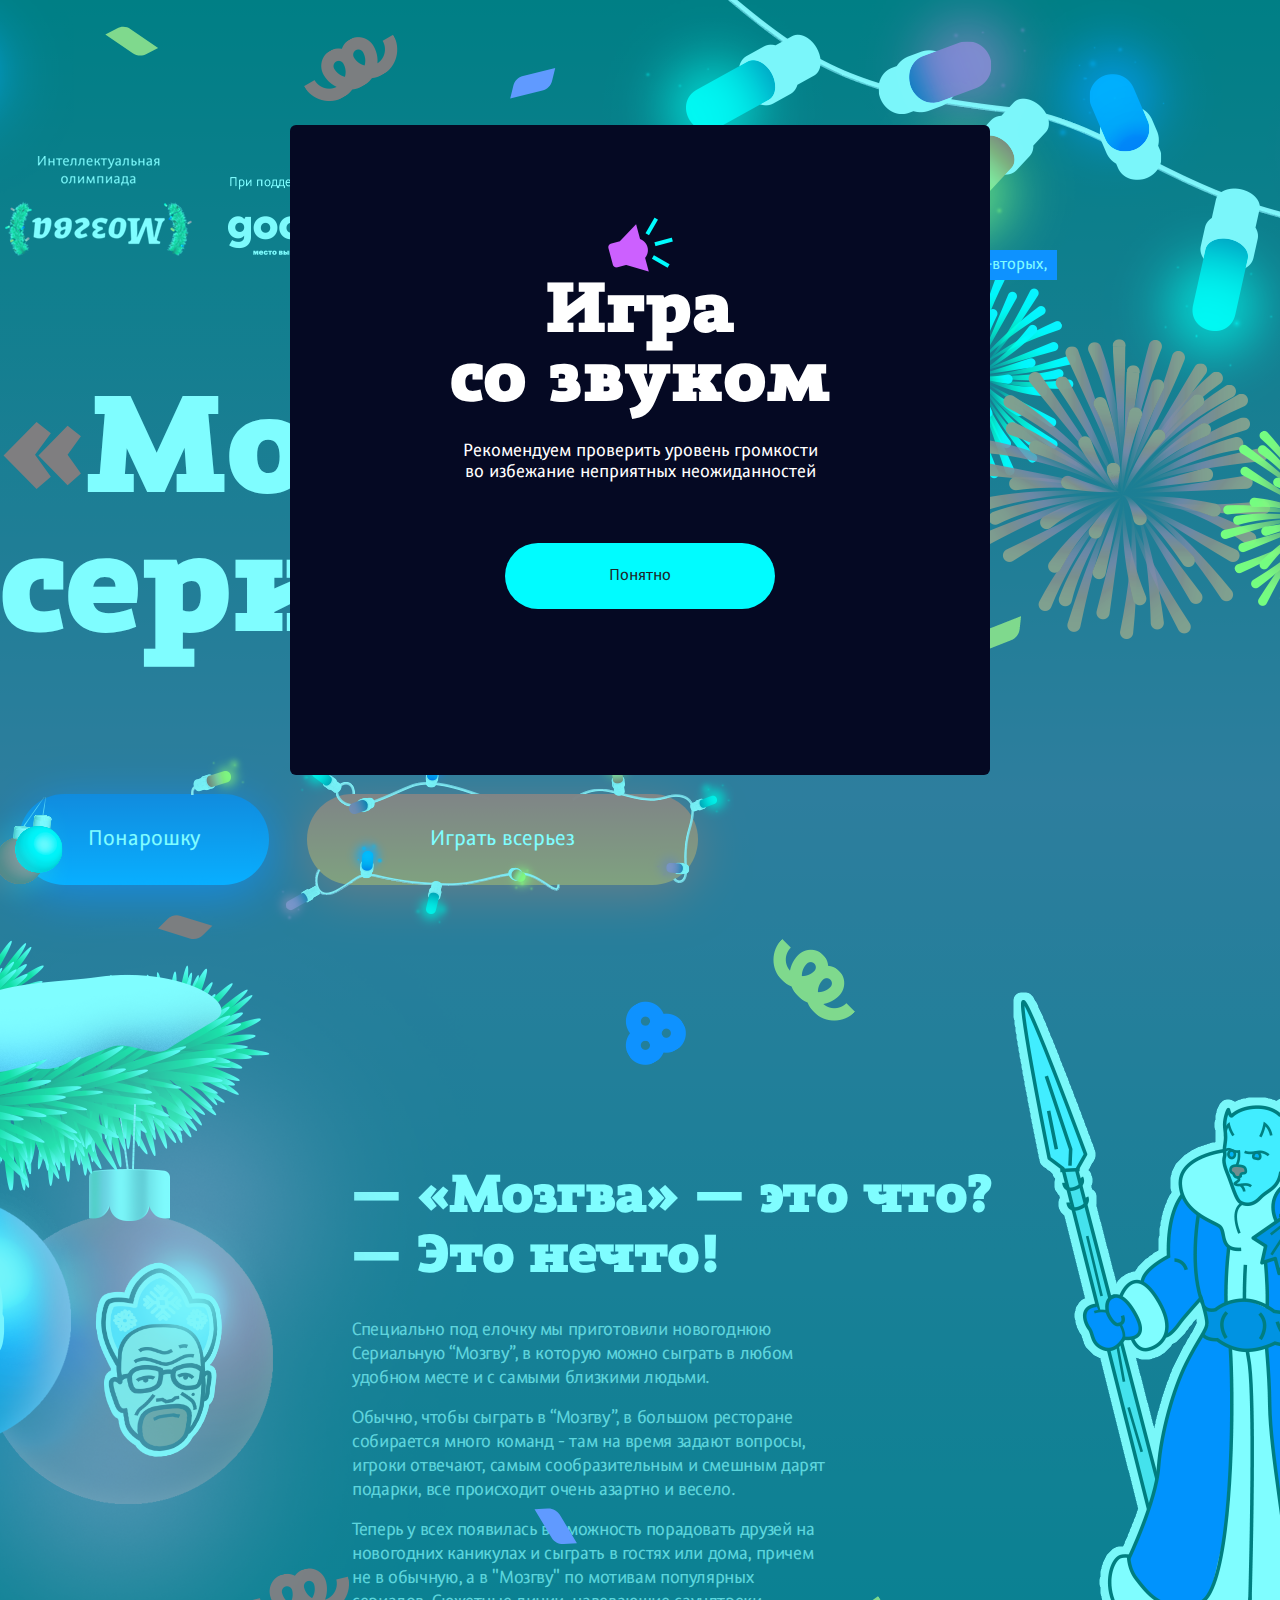
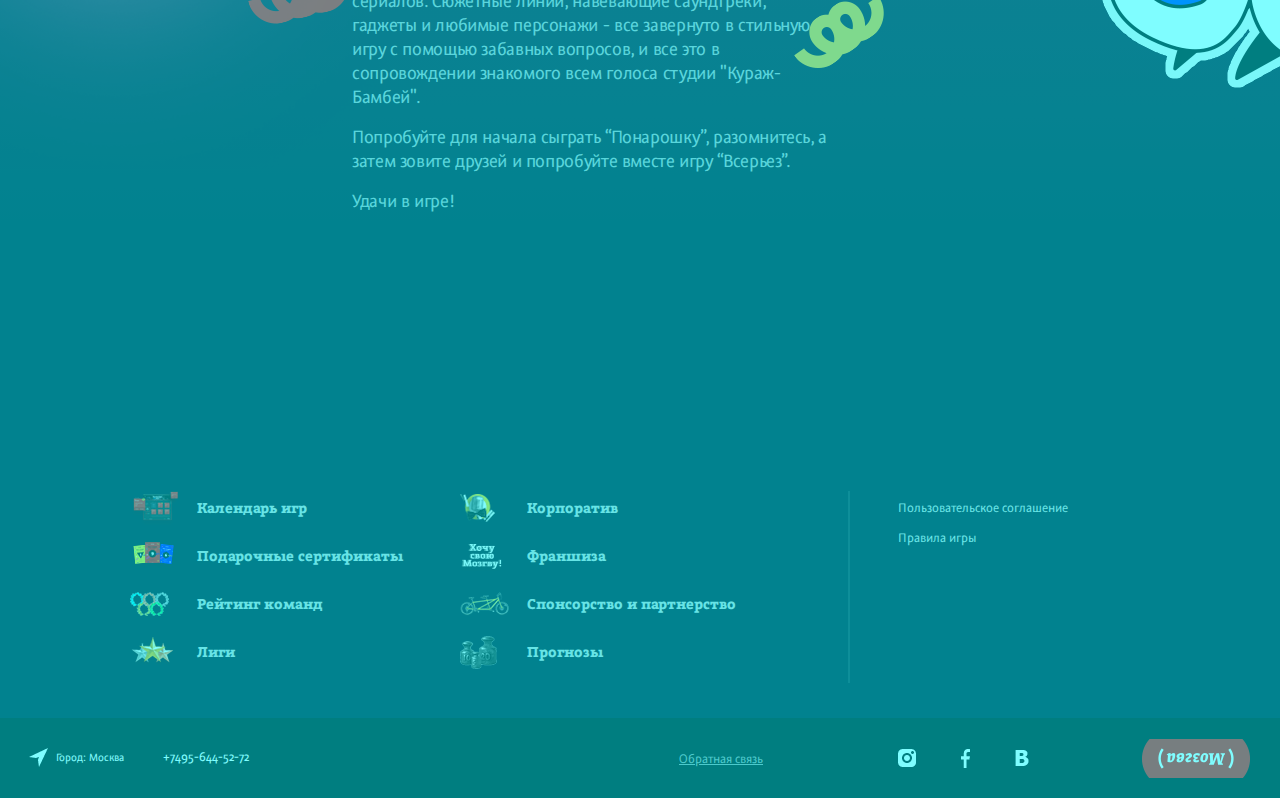
==== commit a65ea16e: "no message" ====
--- a/index.html
+++ b/index.html
@@ -2,15 +2,41 @@
 <html>
   <head>
     <meta charset="utf-8"/>
-    <title>Index</title>
+    <title>Новогодняя Сериальная «Мозгва» стучит в каждый дом. Открывай :)</title>
+    <meta name="description" content="Сюжетные линии, навевающие саундтреки, гаджеты и любимые персонажи - все завернуто в стильную игру с помощью забавных вопросов, и все это в сопровождении знакомого всем голоса Кураж-Бамбей. Просто заходи и играй!">
+    <meta property="og:title" content="Друзья, я не часто делюсь крутыми штуками в сети, но вот это точно того стоит."/>
+    <meta property="og:description" content="Попробуйте сыграть в Сериальную “Мозгву”: дома, с друзьями и бесплатно! Не благодарите!"/>
+    <meta property="og:image" content="https://mozgva.s3-eu-central-1.amazonaws.com/attachments/files/000/000/048/original/mozgva-kurazh-snippet.png">
+    <meta property="og:url" content= "https://mozgva.com/series" />
     <meta name="viewport" content="width=1280, initial-scale=0.1"/>
     <meta name="format-detection" content="telephone=no"/>
+    <link rel="shortcut icon" href="https://mozgva.com/assets/favicon-3-3e0b2943e2df8471c385a6fcd1b9b6efcf655070e09ec4d4c872dac1940ef348.ico" type="image/x-icon">
     <link rel="stylesheet" type="text/css" href="css/style.css"/>
     <script type="text/javascript" src="js/jquery-1.11.1.min.js"></script>
     <script type="text/javascript" src="js/libs.js"></script>
     <script type="text/javascript" src="js/scripts.js"></script>
+    <!-- Google Tag Manager -->
+    <script>(function(w,d,s,l,i){w[l]=w[l]||[];w[l].push({'gtm.start':
+    new Date().getTime(),event:'gtm.js'});var f=d.getElementsByTagName(s)[0],
+    j=d.createElement(s),dl=l!='dataLayer'?'&l='+l:'';j.async=true;j.src=
+    'https://www.googletagmanager.com/gtm.js?id='+i+dl;f.parentNode.insertBefore(j,f);
+    })(window,document,'script','dataLayer','GTM-N3R5QZ');</script>
+    <!-- End Google Tag Manager -->
   </head>
   <body>
+    <!-- Google Tag Manager (noscript) -->
+    <noscript><iframe src="https://www.googletagmanager.com/ns.html?id=GTM-N3R5QZ"
+    height="0" width="0" style="display:none;visibility:hidden"></iframe></noscript>
+    <!-- End Google Tag Manager (noscript) -->
+    <div class="popup">
+      <div class="popup-wrap">
+        <img src="images/popup-icon.png" alt="sound icon" class="popup-icon">
+        <div class="popup-title">Игра<br> со звуком</div>
+        <div class="popup-text">Рекомендуем проверить уровень громкости<br> 
+во избежание неприятных неожиданностей</div>
+        <div class="popup-button">Понятно</div>
+      </div>
+    </div>
     <div class="body-wrap">
       <section class="main">
         <div class="hashtag hashtag-01"><img src="images/hashtag.png" alt="это мозгва детка"></div>
@@ -18,11 +44,14 @@
         <div class="hashtag hashtag-03"><img src="images/hashtag.png" alt="это мозгва детка"></div>
         <div class="hashtag hashtag-04"><img src="images/hashtag.png" alt="это мозгва детка"></div>
         <div class="main-header">
-          <div class="container"><a class="mozgva-logo" href="#/"><img src="images/mozgva-logo.png" alt="mozgva"></a><a class="goods-logo" href="#/"><img src="images/goods-logo.png" alt="goods"></a>
+          <div class="container"><a class="mozgva-logo" href="https://mozgva.ru"><img src="images/mozgva-logo.png" alt="mozgva"></a><a class="goods-logo" href="https://goods.ru/"><img src="images/goods-logo.png" alt="goods"></a>
             <div class="main-header-message">
               <div class="main-header-message-image"><img src="images/kurazh-image.png" alt="kurazh"></div>
               <div class="main-header-message-text">
                 <div class="main-header-message-title">Кураж Бамбей</div>
+                <audio  controls controlsList="nodownload">
+                  <source src="https://s3.eu-central-1.amazonaws.com/serials-mozgva/serials_title_page.mp3" type="audio/mpeg">
+                </audio>
                 <div class="main-header-message-subtext">Здравствуй, дружок! Во-первых с новым годом тебя! А во-вторых,</div>
                 <div class="main-header-message-subtext">добро пожаловать на онлайн-олимпиаду «Мозгва»!</div>
               </div>
@@ -32,17 +61,26 @@
           </div>
         </div>
         <div class="container">
+<!--
           <div class="main-socials"><a class="main-socials-unit" href="#/"><img src="images/icon-insta.png" alt="instagram"></a><a class="main-socials-unit" href="#/"><img src="images/icon-fb.png" alt="instagram"></a><a class="main-socials-unit" href="#/"><img src="images/icon-vk.png" alt="instagram"></a></div>
+        -->
           <div class="main-content">
             <h1 class="main-title"><span>«</span>Мозгва<span>»</span><br>сериальная</h1>
             <div class="main-buttons">
               <div class="main-buttons-unit-wrap small-wrap"><img class="lightbulb" src="images/buttons-lights-01.png" alt="lights"><img class="balls" src="images/buttons-balls-01.png" alt="lights"><a class="main-buttons-unit small" href="small.html">Понарошку</a></div>
-              <div class="main-buttons-unit-wrap big-wrap"><img src="images/buttons-lights-02.png" alt="lights"><a class="main-buttons-unit big" href="">Играть всерьез</a></div>
+              <div class="main-buttons-unit-wrap big-wrap"><img src="images/buttons-lights-02.png" alt="lights"><a class="main-buttons-unit big" href="https://mozgva.com/series/biggame">Играть всерьез</a></div>
             </div>
             <div class="main-text">
               <div class="main-text-big">— «Мозгва» — это что?<br>— Это нечто!</div>
+              <div class="main-text-small">Специально под елочку мы приготовили новогоднюю Сериальную “Мозгву”, в которую можно сыграть в любом удобном месте и с самыми близкими людьми. </div>
+              <div class="main-text-small">Обычно, чтобы сыграть в “Мозгву”, в большом ресторане собирается много команд - там на время задают вопросы, игроки отвечают, самым сообразительным и смешным дарят подарки, все происходит очень азартно и весело. </div>
+              <div class="main-text-small">Теперь у всех появилась возможность порадовать друзей на новогодних каникулах и сыграть в гостях или дома, причем не в обычную, а в "Мозгву" по мотивам популярных сериалов. Сюжетные линии, навевающие саундтреки, гаджеты и любимые персонажи - все завернуто в стильную игру с помощью забавных вопросов, и все это в сопровождении знакомого всем голоса студии "Кураж-Бамбей".</div>
+              <div class="main-text-small">Попробуйте для начала сыграть “Понарошку”, разомнитесь, а затем зовите друзей и попробуйте вместе игру “Всерьез”. </div>
+              <div class="main-text-small">Удачи в игре!</div>
+<!--
               <div class="main-text-small">Культурный вид спортивного отдыха, который может подарить как легкий веселый вечер, так и парализовать<br> вашу команду одной мыслью — победой в грандиозной Лиге Чемпионов.</div>
               <div class="main-text-small">Спортивного отдыха, который может подарить как легкий веселый вечер, так и парализовать вашу команду одной мыслью — победой в грандиозной Лиге Чемпионов.</div>
+            -->
             </div>
           </div>
         </div>
@@ -54,40 +92,40 @@
         <div class="main-branch"></div>
       </section>
     </div>
-    <footer class="footer"> 
-      <div class="container"> 
+    <footer class="footer">
+      <div class="container">
         <div class="footer-menu">
           <div class="footer-menu-unit">
-            <div class="footer-menu-unit-image"><img src="images/footer-list-01.png" alt="footer-menu-unit"/></div><a class="footer-menu-unit-link" href="#/">Календарь игр</a>
+            <div class="footer-menu-unit-image"><img src="images/footer-list-01.png" alt="footer-menu-unit"/></div><a class="footer-menu-unit-link" href="https://mozgva.com/calendar">Календарь игр</a>
           </div>
           <div class="footer-menu-unit">
-            <div class="footer-menu-unit-image"><img src="images/footer-list-02.png" alt="footer-menu-unit"/></div><a class="footer-menu-unit-link" href="#/">Корпоратив</a>
+            <div class="footer-menu-unit-image"><img src="images/footer-list-02.png" alt="footer-menu-unit"/></div><a class="footer-menu-unit-link" href="https://mozgva.com/korporat">Корпоратив</a>
           </div>
           <div class="footer-menu-unit">
-            <div class="footer-menu-unit-image"><img src="images/footer-list-03.png" alt="footer-menu-unit"/></div><a class="footer-menu-unit-link" href="#/">Подарочные сертификаты</a>
+            <div class="footer-menu-unit-image"><img src="images/footer-list-03.png" alt="footer-menu-unit"/></div><a class="footer-menu-unit-link" href="https://mozgva.com/sert">Подарочные сертификаты</a>
           </div>
           <div class="footer-menu-unit">
-            <div class="footer-menu-unit-image"><img src="images/footer-list-04.png" alt="footer-menu-unit"/></div><a class="footer-menu-unit-link" href="#/">Франшиза</a>
+            <div class="footer-menu-unit-image"><img src="images/footer-list-04.png" alt="footer-menu-unit"/></div><a class="footer-menu-unit-link" href="https://mozgva.com/franchise">Франшиза</a>
           </div>
           <div class="footer-menu-unit">
-            <div class="footer-menu-unit-image"><img src="images/footer-list-05.png" alt="footer-menu-unit"/></div><a class="footer-menu-unit-link" href="#/">Рейтинг команд</a>
+            <div class="footer-menu-unit-image"><img src="images/footer-list-05.png" alt="footer-menu-unit"/></div><a class="footer-menu-unit-link" href="https://mozgva.com/rating">Рейтинг команд</a>
           </div>
           <div class="footer-menu-unit">
-            <div class="footer-menu-unit-image"><img src="images/footer-list-06.png" alt="footer-menu-unit"/></div><a class="footer-menu-unit-link" href="#/">Спонсорство и партнерство</a>
+            <div class="footer-menu-unit-image"><img src="images/footer-list-06.png" alt="footer-menu-unit"/></div><a class="footer-menu-unit-link" href="https://mozgva.com/partners">Спонсорство и партнерство</a>
           </div>
           <div class="footer-menu-unit">
-            <div class="footer-menu-unit-image"><img src="images/footer-list-07.png" alt="footer-menu-unit"/></div><a class="footer-menu-unit-link" href="#/">Лиги</a>
+            <div class="footer-menu-unit-image"><img src="images/footer-list-07.png" alt="footer-menu-unit"/></div><a class="footer-menu-unit-link" href="https://mozgva.com/champions_leagues">Лиги</a>
           </div>
           <div class="footer-menu-unit">
-            <div class="footer-menu-unit-image"><img src="images/footer-list-08.png" alt="footer-menu-unit"/></div><a class="footer-menu-unit-link" href="#/">Ставки</a>
+            <div class="footer-menu-unit-image"><img src="images/footer-list-08.png" alt="footer-menu-unit"/></div><a class="footer-menu-unit-link" href="https://mozgva.com/bets">Прогнозы</a>
           </div>
           <div class="clear"></div>
         </div>
         <div class="footer-info">
-          <div class="footer-info-unit"> <a href="#/">Пользовательское соглашение</a></div>
-          <div class="footer-info-unit"><a href="#/">Правила игры</a></div>
-          <div class="footer-info-unit"><a href="#/">Политика конфиденциальности</a></div>
-          <div class="footer-info-unit"><a href="#/">Контактная информация</a></div>
+          <div class="footer-info-unit"> <a href="https://mozgva.com/user_agreement">Пользовательское соглашение</a></div>
+          <div class="footer-info-unit"><a href="https://mozgva.com/game_rules">Правила игры</a></div>
+          <!-- <div class="footer-info-unit"><a href="#/">Политика конфиденциальности</a></div>
+          <div class="footer-info-unit"><a href="#/">Контактная информация</a></div> -->
         </div>
         <div class="clear"></div>
       </div>
@@ -101,11 +139,11 @@
             <div class="footer-phone"><a href="tel:+74956445272">+7495-644-52-72</a></div>
           </div>
           <div class="footer-bottomline-right">
-            <div class="footer-feedback"><a href="#/">Обратная связь</a></div>
-            <div class="footer-socials"><a href="#/"><img src="images/icon-insta.png" alt="instagram"/></a><a href="#/"><img src="images/icon-fb.png" alt="instagram"/></a><a href="#/"><img src="images/icon-vk.png" alt="instagram"/></a></div><a class="footer-logo" href="#/"><img src="images/footer-logo.png" alt="logo mozgva"/></a>
+            <div class="footer-feedback"><a href="https://mozgva.com/calendar?city_id=1#feedback_modal">Обратная связь</a></div>
+            <div class="footer-socials"><a href="https://www.instagram.com/mozgva_msk/" target="_blank"><img src="images/icon-insta.png" alt="instagram"/></a><a href="https://www.facebook.com/etomozgvadetka/" target="_blank"><img src="images/icon-fb.png" alt="instagram"/></a><a href="https://vk.com/etomozgvadetka" target="_blank"><img src="images/icon-vk.png" alt="instagram"/></a></div><a class="footer-logo" href="https://mozgva.com"><img src="images/footer-logo.png" alt="logo mozgva"/></a>
           </div>
         </div>
       </div>
     </footer>
   </body>
-</html>+</html>
--- a/css/style.css
+++ b/css/style.css
@@ -320,6 +320,66 @@
 /*	-------------------------------------------------
 	Styles
 	------------------------------------------------- */
+.popup{
+  z-index:5;
+  position: absolute;
+  top:0;
+  left:0;
+  width:100%;
+  height:100%;
+  background-color: rgba(0,252,255,0.5);
+  -moz-transition: all ease-in-out 0.3s;
+        -o-transition: all ease-in-out 0.3s;
+        -webkit-transition: all ease-in-out 0.3s;
+        transition: all ease-in-out 0.3s;
+}
+.popup-wrap{
+  padding-top:92px;
+  text-align:   center;
+  position: fixed;
+  /* Style for "050923" */
+width: 700px;
+height: 650px;
+border-radius: 6px;
+background-color: #050923;
+top:50vh;
+left:50vw;
+
+transform:translateX(-50%)translateY(-50%);
+}
+.popup.hidden{
+    opacity:0;
+    visibility:   hidden;
+    pointer-events:none;
+}
+.minigame-question-unit.last .minigame-question-unit-video{
+    height:770px!important;
+}
+.popup-title{
+  /* Style for "Игра со зв" */
+margin-bottom:25px;
+color: #ffffff;
+ font-family: 'GraublauSlabHeavy';
+font-size: 80px;
+font-weight: 400;
+line-height: 69.1px;
+}
+.popup-text{
+  margin-bottom: 60px;
+  font-size: 20px;
+  line-height:  21px;
+}
+.popup-button{
+  /* Style for "кнопка" */
+width: 270px;
+height: 66px;
+color: #1e272a;
+cursor:   pointer;
+margin:0 auto;
+line-height:  66px;
+border-radius: 33px;
+background-color: #00fcff;
+}
 .wrapper {
   margin: 0 auto; }
 
@@ -643,7 +703,9 @@
       flex-wrap: wrap;
       -webkit-box-align: center;
       -ms-flex-align: center;
-      align-items: center; }
+      align-items: center;
+      height:35px;
+       }
       .footer-menu-unit-link {
         -moz-transition: all ease-in-out 0.3s;
         -o-transition: all ease-in-out 0.3s;
@@ -912,6 +974,9 @@
         border-radius: 6px;
         position: relative;
         background-color: #ffffff; }
+       .minigame-question-unit-answer-picker.hidden{
+          display: none;
+       } 
         .minigame-question-unit-answer-picker.disabled {
           pointer-events: none; }
         .minigame-question-unit-answer-picker.open .wrap {
@@ -930,6 +995,9 @@
           padding-left: 20px;
           height: 66px;
           line-height: 66px; }
+          .minigame-question-unit-answer-picker-unit{
+            border-bottom:1px solid #f3f3f3;
+          }
           .minigame-question-unit-answer-picker-unit.chosen {
             border-top-left-radius: 6px;
             border-top-right-radius: 6px;
@@ -1012,6 +1080,20 @@
       -webkit-transform: scaleX(-1);
       -ms-transform: scaleX(-1);
       transform: scaleX(-1); }
+    .minigame-question-unit .share-wrap{
+          position: absolute;
+        top: 88px;
+         left: 600px;
+     }
+    .minigame-question-unit .ya-share2{
+      margin-top: 10px;
+    }
+    .ya-share2{
+      
+    }
+    .minigame-question-unit.last .lastSlide-kurazh .hide{
+      display: none;
+    } 
     .minigame-question-unit.last .lastSlide-kurazh-image {
       margin-right: 19px;
       float: left; }
@@ -1034,7 +1116,7 @@
       padding-right: 35px;
       text-align: center;
       width: 560px;
-      margin-top: 33px;
+      margin-top: 0px;
       font-size: 24px; }
       .minigame-question-unit.last .lastSlide-result span {
         display: inline-block;
@@ -1048,6 +1130,7 @@
         font-size: 250px;
         font-family: "GraublauSlabHeavyItalic"; }
     .minigame-question-unit.last .lastSlide-branch {
+      pointer-events:   none;
       position: absolute;
       top: 109px;
       right: 49px;
@@ -1135,6 +1218,15 @@
         background-color: #2af498; }
         .biggame-progression-unit.done .number {
           display: inline; }
+      .biggame-body .main-buttons{
+        margin-top: 70px;
+      }
+      .biggame-body .minigame-question-unit-answer-picker{
+        margin-top:0;
+         margin-left:34px;
+         margin-bottom: 60px;
+         width:391px;
+        }
   .biggame-question-unit.roundResult .biggame-question-unit-answer-next {
     margin-top: 100px !important; }
   .biggame-question-unit.roundResult .main-header-message {
@@ -1154,6 +1246,14 @@
       margin-top: 30px; }
     .biggame-question-unit .main-header-message-title:after {
       display: none; }
+  .biggame-question-unit .share-wrap{
+        position: absolute;
+      top: 85px;
+      left: 670px;
+  }
+   .biggame-question-unit .ya-share2{
+    margin-top:10px;
+   }
   .biggame-question-unit-video {
     margin: 0 auto;
     margin-bottom: 5px;
@@ -1478,3 +1578,9 @@
       font-size: 48px;
       font-weight: 700;
       text-align: left; }
+
+
+
+      a#button-smallgame-end-restart {
+    margin-top: 35px;
+}
